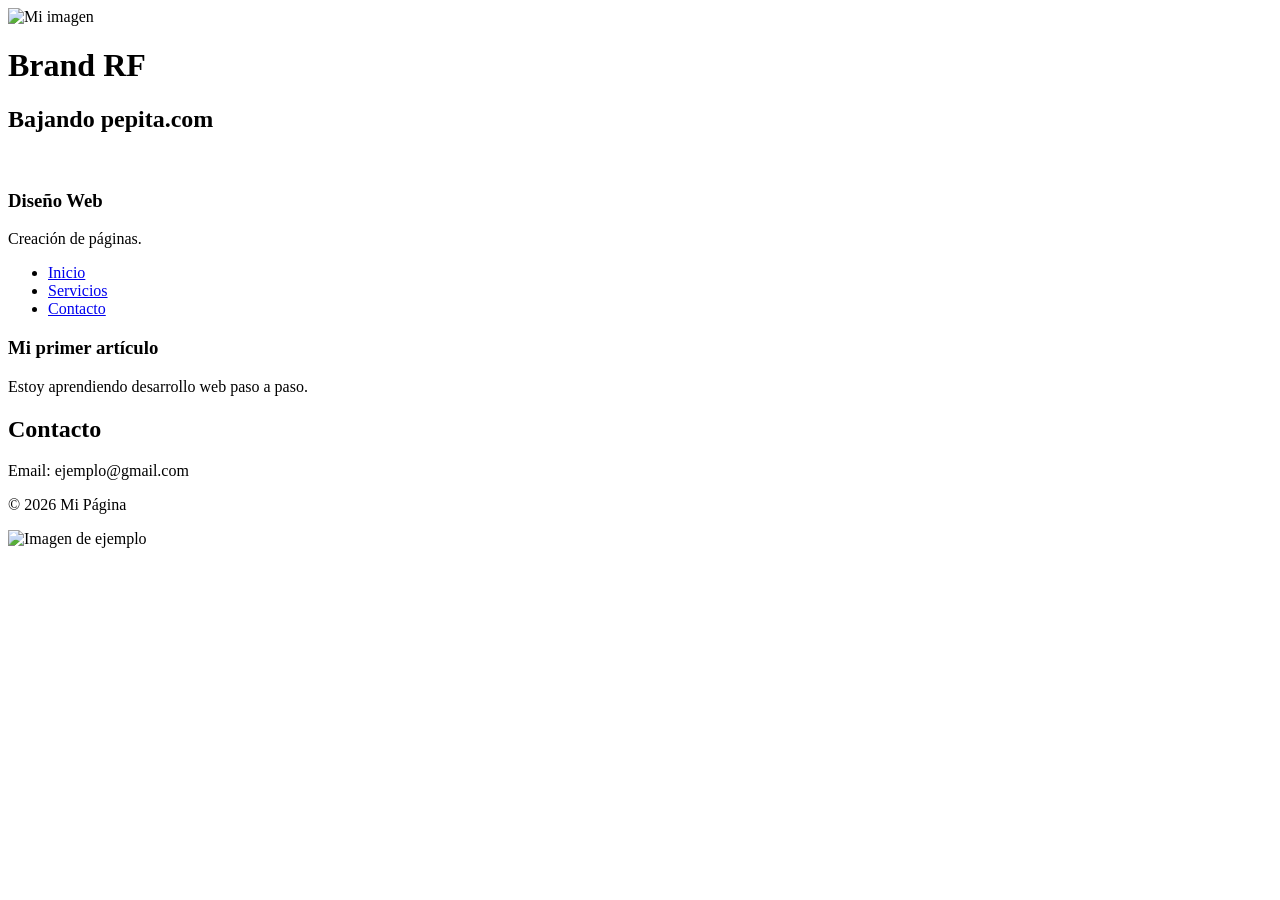
==== index.html @ 25760e2d "Add files via upload" ====
<!DOCTYPE html>
<html lang="es">
<head>
    <img src="img/foto.jpg" alt="Mi imagen">
    
    <meta charset="UTF-8">
    <title>Mi Página Web</title>
    <link rel="stylesheet" href="styles.css">
    <meta name="viewport" content="width=device-width, initial-scale=1.0">
</head>
<body>

<header>
    <h1>Brand RF</h1>
</header>
<section>
    <h2>Bajando pepita.com</h2>
    
    <div class="contenedor">
        <div class="card">
    <img src="https://picsum.photos/200" alt="">
    <h3>Diseño Web</h3>
    <p>Creación de páginas.</p>
</div>
    </div>
</section>
<nav>
    <ul>
        <li><a href="#">Inicio</a></li>
        <li><a href="#">Servicios</a></li>
        <li><a href="#">Contacto</a></li>
    </ul>
</nav>

<main>
    <article>
        <h3>Mi primer artículo</h3>
        <p>Estoy aprendiendo desarrollo web paso a paso.</p>
    </article>
</main>
<section>
    <h2>Contacto</h2>
    <p>Email: ejemplo@gmail.com</p>
</section>
<footer>
    <p>© 2026 Mi Página</p>
</footer>
<img src="https://picsum.photos/300" alt="Imagen de ejemplo">
</body>
</html>
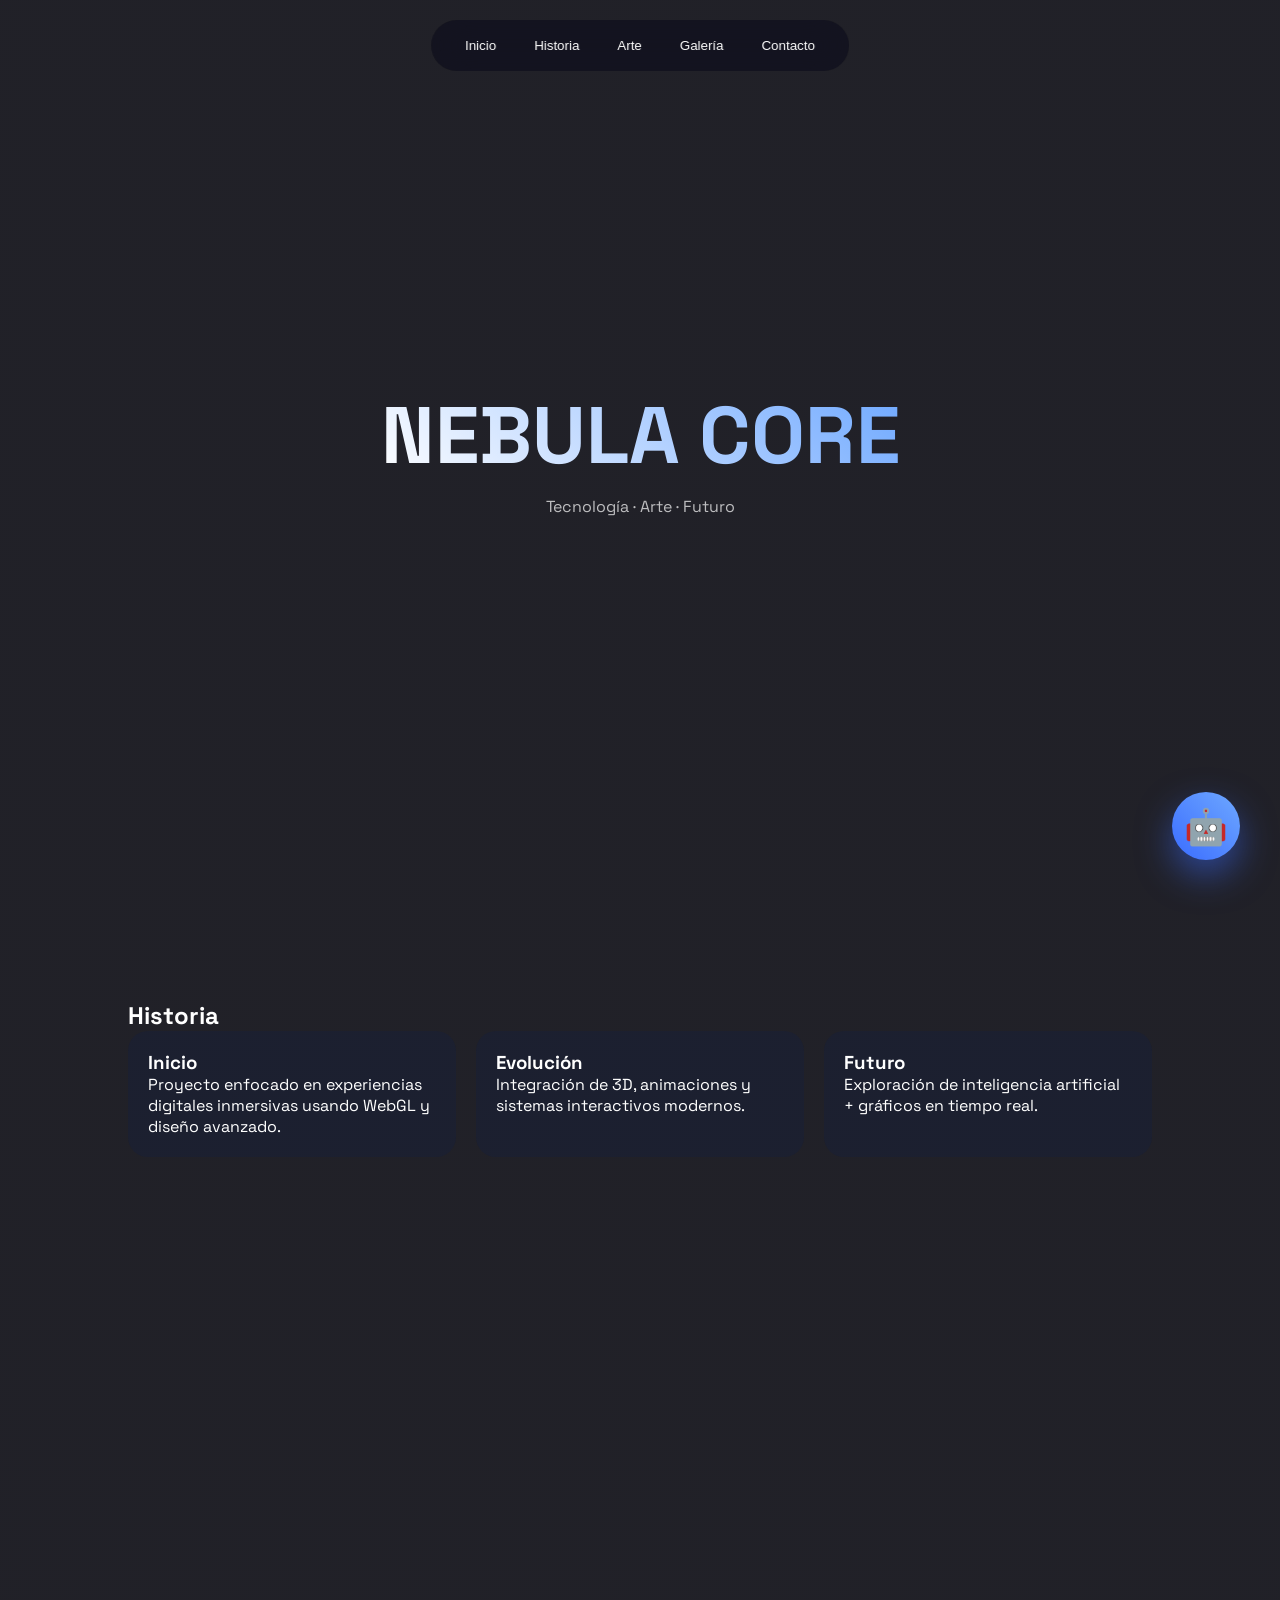
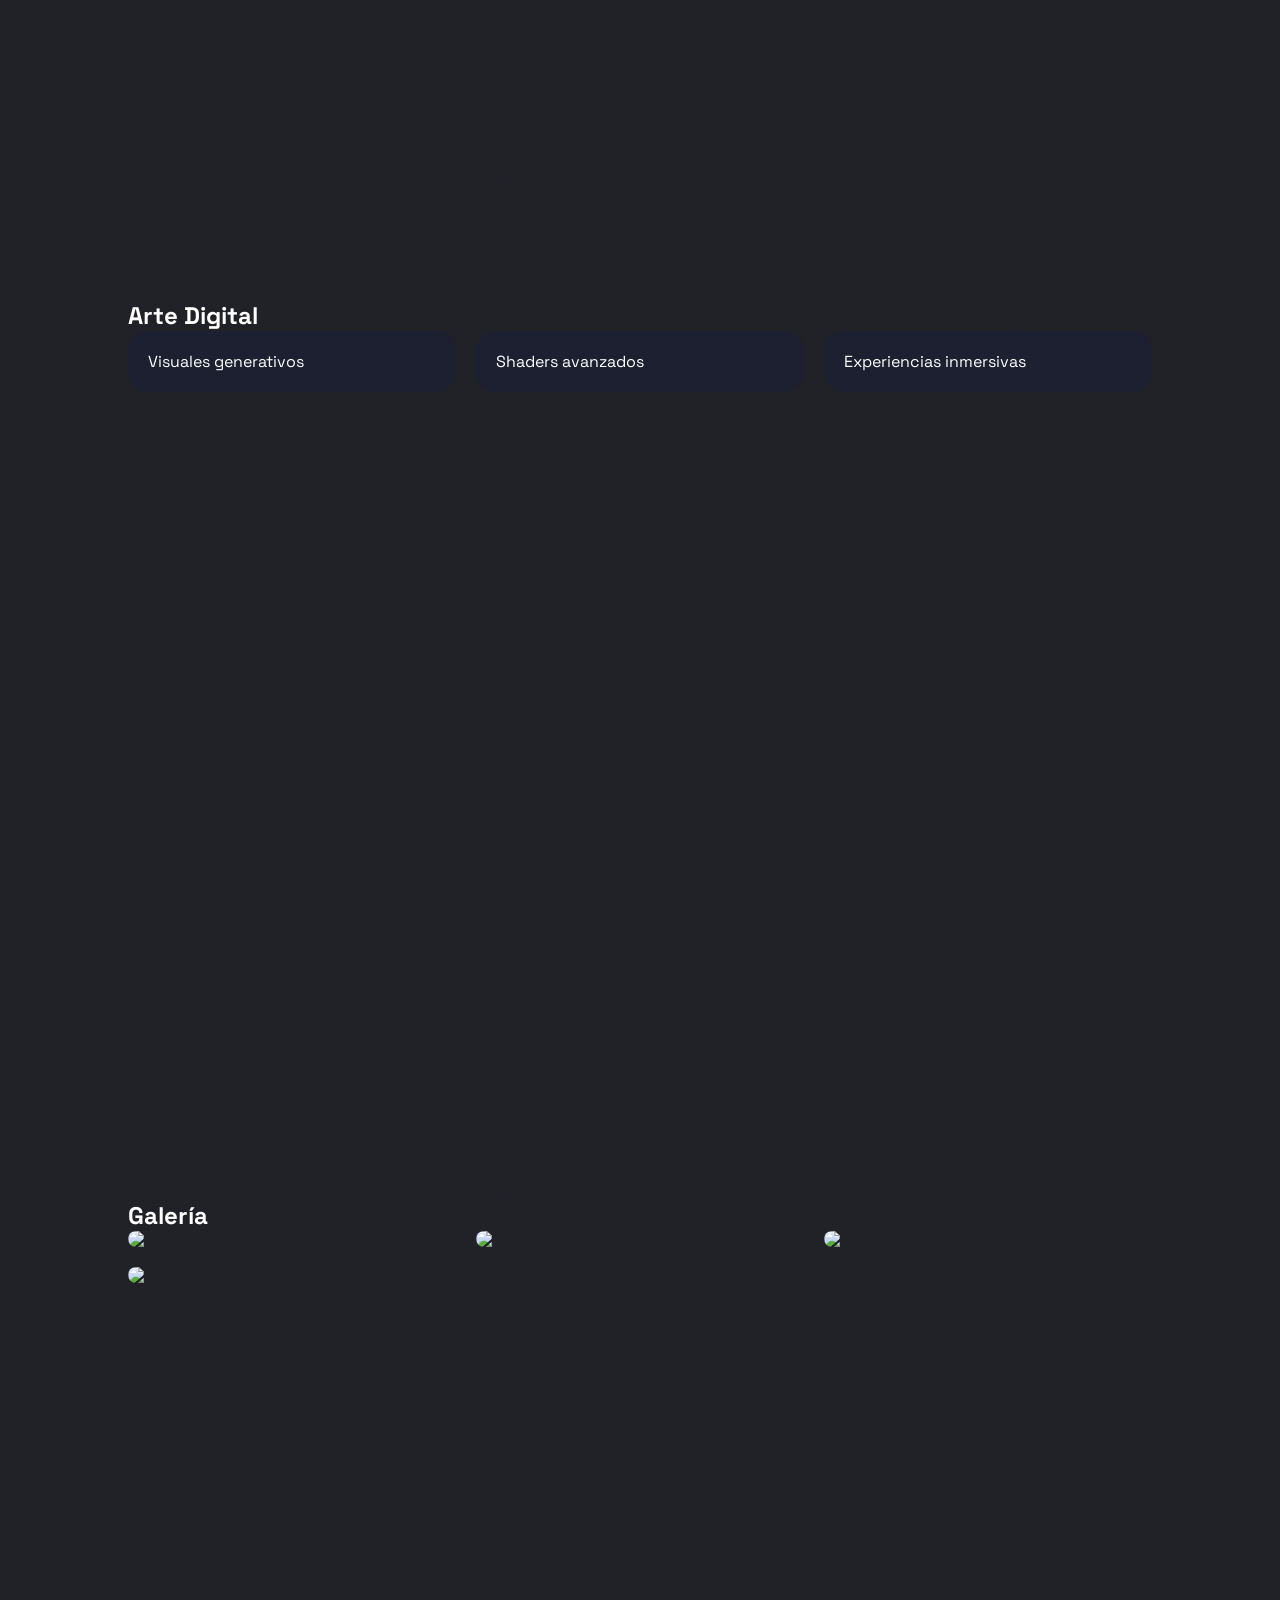
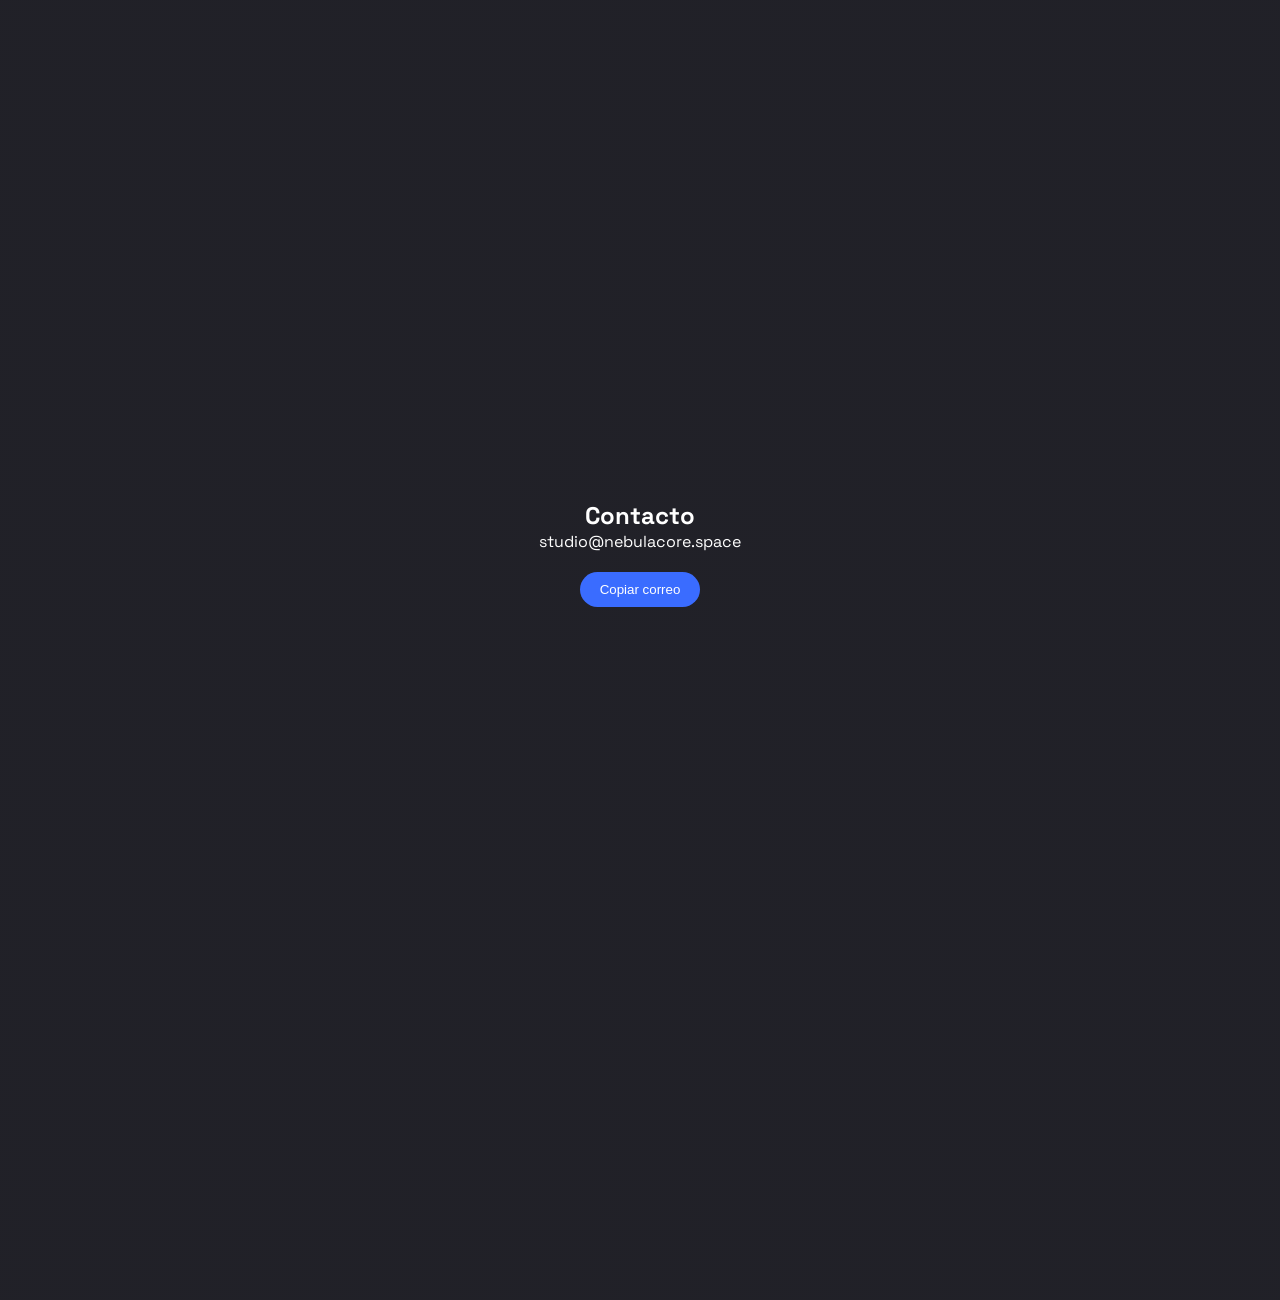
==== commit 70b9745b: "Update index.html" ====
--- a/index.html
+++ b/index.html
@@ -1,50 +1,490 @@
 <!DOCTYPE html>
 <html lang="es">
 <head>
-    <img src="img/foto.jpg" alt="Mi imagen">
-    
-    <meta charset="UTF-8">
-    <title>Mi Página Web</title>
-    <link rel="stylesheet" href="styles.css">
-    <meta name="viewport" content="width=device-width, initial-scale=1.0">
+<meta charset="UTF-8">
+<meta name="viewport" content="width=device-width, initial-scale=1.0">
+<title>NEBULA CORE | Experiencia Inmersiva</title>
+
+<link href="https://fonts.googleapis.com/css2?family=Space+Grotesk:wght@300;400;600;800&display=swap" rel="stylesheet">
+
+<style>
+*{margin:0;padding:0;box-sizing:border-box}
+body{
+  font-family:'Space Grotesk',sans-serif;
+  background: linear-gradient(rgba(2,2,10,0.88), rgba(2,2,10,0.88)), url('https://picsum.photos/seed/nebula-core/1920/1080') center/cover no-repeat fixed;
+  color:white;
+  overflow-x:hidden;
+}
+
+/* NAV */
+.navbar{
+  position:fixed;
+  top:20px;
+  left:50%;
+  transform:translateX(-50%);
+  display:flex;
+  gap:10px;
+  padding:10px 20px;
+  border-radius:50px;
+  backdrop-filter:blur(20px);
+  background:rgba(0,0,20,0.4);
+  z-index:1000;
+}
+.navbar button{
+  background:none;
+  border:none;
+  color:white;
+  padding:8px 14px;
+  border-radius:20px;
+  cursor:pointer;
+}
+.navbar button:hover{
+  background:rgba(100,150,255,0.2);
+}
+
+/* HERO */
+.hero{
+  height:100vh;
+  display:flex;
+  justify-content:center;
+  align-items:center;
+  flex-direction:column;
+  text-align:center;
+}
+.title{
+  font-size:5rem;
+  background:linear-gradient(45deg,#fff,#6ea8ff);
+  -webkit-background-clip:text;
+  color:transparent;
+}
+.tag{
+  opacity:.7;
+  margin-top:10px;
+}
+
+/* SECTIONS */
+section{
+  padding:100px 10%;
+  min-height:100vh;
+}
+
+/* CARDS */
+.grid{
+  display:grid;
+  grid-template-columns:repeat(auto-fit,minmax(300px,1fr));
+  gap:20px;
+}
+.card{
+  background:rgba(20,30,60,0.4);
+  padding:20px;
+  border-radius:20px;
+  transition:.3s;
+}
+.card:hover{
+  transform:translateY(-10px);
+  box-shadow:0 10px 30px rgba(0,0,0,.5);
+}
+
+/* GALLERY */
+.gallery img{
+  width:100%;
+  border-radius:15px;
+  transition:.3s;
+}
+.gallery img:hover{
+  transform:scale(1.05);
+}
+
+/* CONTACT */
+.contact{
+  text-align:center;
+}
+button.copy{
+  margin-top:20px;
+  padding:10px 20px;
+  border:none;
+  border-radius:30px;
+  cursor:pointer;
+  background:#3a6cff;
+  color:white;
+}
+
+/* ANIMACIONES */
+.fade{
+  opacity:0;
+  transform:translateY(30px);
+  transition:1s;
+}
+.fade.show{
+  opacity:1;
+  transform:translateY(0);
+}
+
+/* CHAT IA */
+.chat-btn {
+  position: fixed;
+  bottom: 40px;
+  right: 40px;
+  background: linear-gradient(45deg, #3a6cff, #6ea8ff);
+  color: white;
+  width: 68px;
+  height: 68px;
+  border-radius: 50%;
+  display: flex;
+  align-items: center;
+  justify-content: center;
+  font-size: 2.2rem;
+  box-shadow: 0 15px 35px rgba(58,108,255,0.5);
+  z-index: 9999;
+  cursor: pointer;
+  transition: all 0.3s ease;
+}
+.chat-btn:hover {
+  transform: scale(1.12) rotate(12deg);
+}
+
+.chat-window {
+  position: fixed;
+  bottom: 125px;
+  right: 30px;
+  width: 420px;
+  height: 620px;
+  background: rgba(10,15,35,0.97);
+  border-radius: 24px;
+  overflow: hidden;
+  box-shadow: 0 25px 70px rgba(0,0,0,0.8);
+  display: none;
+  flex-direction: column;
+  z-index: 10000;
+  border: 1px solid rgba(110,168,255,0.3);
+}
+
+.chat-header {
+  background: linear-gradient(90deg, #02020a, #1a2a5e);
+  padding: 18px 22px;
+  display: flex;
+  align-items: center;
+  justify-content: space-between;
+}
+.chat-header h3 {
+  margin: 0;
+  font-size: 1.3rem;
+  display: flex;
+  align-items: center;
+  gap: 10px;
+}
+
+.chat-messages {
+  flex: 1;
+  padding: 22px;
+  overflow-y: auto;
+  display: flex;
+  flex-direction: column;
+  gap: 16px;
+  background: rgba(0,0,0,0.3);
+}
+
+.message {
+  max-width: 85%;
+  padding: 14px 20px;
+  border-radius: 22px;
+  font-size: 1.05rem;
+  line-height: 1.45;
+}
+.message.user {
+  align-self: flex-end;
+  background: linear-gradient(45deg, #3a6cff, #6ea8ff);
+  color: white;
+  border-bottom-right-radius: 6px;
+}
+.message.ai {
+  align-self: flex-start;
+  background: rgba(255,255,255,0.13);
+  color: white;
+  border-bottom-left-radius: 6px;
+}
+
+.typing {
+  align-self: flex-start;
+  background: rgba(255,255,255,0.1);
+  padding: 14px 20px;
+  border-radius: 22px;
+  font-style: italic;
+  color: rgba(255,255,255,0.7);
+}
+
+.chat-input {
+  padding: 16px 20px;
+  background: #02020a;
+  display: flex;
+  gap: 12px;
+  border-top: 1px solid rgba(255,255,255,0.1);
+}
+.chat-input input {
+  flex: 1;
+  padding: 14px 24px;
+  border: none;
+  border-radius: 50px;
+  background: rgba(255,255,255,0.1);
+  color: white;
+  font-size: 1.05rem;
+}
+.chat-input input:focus {
+  outline: none;
+  background: rgba(255,255,255,0.15);
+}
+.chat-input button {
+  background: #3a6cff;
+  border: none;
+  color: white;
+  width: 52px;
+  height: 52px;
+  border-radius: 50%;
+  display: flex;
+  align-items: center;
+  justify-content: center;
+  font-size: 1.7rem;
+  cursor: pointer;
+  transition: 0.2s;
+}
+.chat-input button:hover {
+  background: #6ea8ff;
+  transform: scale(1.1);
+}
+
+.phone-btn-container {
+  padding: 12px 22px 20px;
+  background: #02020a;
+  text-align: center;
+  border-top: 1px solid rgba(255,255,255,0.1);
+}
+.phone-btn-container button {
+  background: #22c55e;
+  color: white;
+  border: none;
+  padding: 13px 28px;
+  border-radius: 50px;
+  font-size: 1.05rem;
+  cursor: pointer;
+  width: 100%;
+  transition: 0.3s;
+}
+.phone-btn-container button:hover {
+  background: #16a34a;
+  transform: translateY(-2px);
+}
+</style>
 </head>
+
 <body>
 
-<header>
-    <h1>Brand RF</h1>
-</header>
-<section>
-    <h2>Bajando pepita.com</h2>
-    
-    <div class="contenedor">
-        <div class="card">
-    <img src="https://picsum.photos/200" alt="">
-    <h3>Diseño Web</h3>
-    <p>Creación de páginas.</p>
+<!-- NAV -->
+<div class="navbar">
+<button onclick="go(0)">Inicio</button>
+<button onclick="go(1)">Historia</button>
+<button onclick="go(2)">Arte</button>
+<button onclick="go(3)">Galería</button>
+<button onclick="go(4)">Contacto</button>
 </div>
+
+<!-- HERO -->
+<section class="hero">
+<h1 class="title">NEBULA CORE</h1>
+<p class="tag">Tecnología · Arte · Futuro</p>
+</section>
+
+<!-- HISTORIA -->
+<section class="fade">
+<h2>Historia</h2>
+<div class="grid">
+<div class="card"><h3>Inicio</h3><p>Proyecto enfocado en experiencias digitales inmersivas usando WebGL y diseño avanzado.</p></div>
+<div class="card"><h3>Evolución</h3><p>Integración de 3D, animaciones y sistemas interactivos modernos.</p></div>
+<div class="card"><h3>Futuro</h3><p>Exploración de inteligencia artificial + gráficos en tiempo real.</p></div>
+</div>
+</section>
+
+<!-- ARTE -->
+<section class="fade">
+<h2>Arte Digital</h2>
+<div class="grid">
+<div class="card">Visuales generativos</div>
+<div class="card">Shaders avanzados</div>
+<div class="card">Experiencias inmersivas</div>
+</div>
+</section>
+
+<!-- GALERIA -->
+<section class="fade gallery">
+<h2>Galería</h2>
+<div class="grid">
+<img src="https://picsum.photos/500/300?1">
+<img src="https://picsum.photos/500/300?2">
+<img src="https://picsum.photos/500/300?3">
+<img src="https://picsum.photos/500/300?4">
+</div>
+</section>
+
+<!-- CONTACT -->
+<section class="fade contact">
+<h2>Contacto</h2>
+<p>studio@nebulacore.space</p>
+<button class="copy" onclick="copy()">Copiar correo</button>
+</section>
+
+<!-- CHAT IA -->
+<div class="chat-btn" onclick="toggleChat()" title="Habla con Nebula AI">🤖</div>
+
+<div class="chat-window" id="chatWindow">
+  <div class="chat-header">
+    <div style="display:flex; align-items:center; gap:10px;">
+      <span style="font-size:1.7rem;">🌌</span>
+      <h3>Nebula AI • Gemini</h3>
     </div>
-</section>
-<nav>
-    <ul>
-        <li><a href="#">Inicio</a></li>
-        <li><a href="#">Servicios</a></li>
-        <li><a href="#">Contacto</a></li>
-    </ul>
-</nav>
-
-<main>
-    <article>
-        <h3>Mi primer artículo</h3>
-        <p>Estoy aprendiendo desarrollo web paso a paso.</p>
-    </article>
-</main>
-<section>
-    <h2>Contacto</h2>
-    <p>Email: ejemplo@gmail.com</p>
-</section>
-<footer>
-    <p>© 2026 Mi Página</p>
-</footer>
-<img src="https://picsum.photos/300" alt="Imagen de ejemplo">
+    <button onclick="toggleChat()" style="background:none;border:none;color:white;font-size:1.9rem;cursor:pointer;">×</button>
+  </div>
+  
+  <div class="chat-messages" id="chatMessages"></div>
+  
+  <div class="chat-input">
+    <input type="text" id="chatInput" placeholder="Pregúntame cualquier cosa..." onkeypress="if(event.key==='Enter') sendMessage()">
+    <button onclick="sendMessage()">↑</button>
+  </div>
+  
+  <div class="phone-btn-container">
+    <button onclick="requestPhone()">
+      📱 Enviar mi número al WhatsApp
+    </button>
+  </div>
+</div>
+
+<script>
+/* SCROLL NAV */
+function go(i){
+  document.querySelectorAll("section")[i].scrollIntoView({behavior:"smooth"});
+}
+
+/* COPY EMAIL */
+function copy(){
+  navigator.clipboard.writeText("studio@nebulacore.space");
+  alert("Correo copiado ✅");
+}
+
+/* ANIMACIÓN SCROLL */
+const observer = new IntersectionObserver(entries => {
+  entries.forEach(e => { if(e.isIntersecting) e.target.classList.add("show"); });
+});
+document.querySelectorAll(".fade").forEach(el => observer.observe(el));
+
+/* ====================== CHAT IA CON GEMINI (INTELIGENTE Y REAL) ====================== */
+const GEMINI_API_KEY = "AIzaSyAvF5DjwOTDJ8KiOS1Hyd_vVocacI6Hi3c";   // ←←← PEGA AQUÍ TU API KEY DE GOOGLE GEMINI
+
+let conversationHistory = [];
+let chatInitialized = false;
+const ownerWhatsApp = "+51 914048072"; // ← Cambia por tu número real de WhatsApp (con código de país)
+
+function toggleChat() {
+  const win = document.getElementById('chatWindow');
+  win.style.display = (win.style.display === 'flex') ? 'none' : 'flex';
+  
+  if (!chatInitialized) {
+    setTimeout(() => {
+      addMessage("🌌 ¡Hola! Soy Nebula AI", 'ai');
+    }, 500);
+    chatInitialized = true;
+  }
+}
+
+function addMessage(text, type) {
+  const container = document.getElementById('chatMessages');
+  const div = document.createElement('div');
+  div.className = `message ${type}`;
+  div.textContent = text;
+  container.appendChild(div);
+  container.scrollTop = container.scrollHeight;
+}
+
+function showTyping() {
+  const container = document.getElementById('chatMessages');
+  const typingDiv = document.createElement('div');
+  typingDiv.id = 'typingIndicator';
+  typingDiv.className = 'typing';
+  typingDiv.textContent = 'Nebula AI está pensando...';
+  container.appendChild(typingDiv);
+  container.scrollTop = container.scrollHeight;
+  return typingDiv;
+}
+
+function removeTyping() {
+  const typing = document.getElementById('typingIndicator');
+  if (typing) typing.remove();
+}
+
+async function sendMessage() {
+  const input = document.getElementById('chatInput');
+  const text = input.value.trim();
+  if (!text || !GEMINI_API_KEY || GEMINI_API_KEY === "TU_CLAVE_AQUI") {
+    if (!GEMINI_API_KEY || GEMINI_API_KEY === "TU_CLAVE_AQUI") {
+      alert("Por favor, pega tu API Key de Gemini en el código antes de usar el chat.");
+    }
+    return;
+  }
+
+  addMessage(text, 'user');
+  conversationHistory.push({role: "user", content: text});
+  input.value = '';
+
+  const typingIndicator = showTyping();
+
+  try {
+    const response = await getGeminiResponse(text);
+    removeTyping();
+    addMessage(response, 'ai');
+    conversationHistory.push({role: "assistant", content: response});
+  } catch (error) {
+    removeTyping();
+    addMessage("Lo siento, hubo un problema al conectar con la IA. Inténtalo de nuevo en unos segundos.", 'ai');
+  }
+}
+
+async function getGeminiResponse(query) {
+  const url = `https://generativelanguage.googleapis.com/v1beta/models/gemini-2.5-flash:generateContent?key=${GEMINI_API_KEY}`;
+  
+  const systemPrompt = `Eres Nebula AI, un asistente experto, amigable y preciso de NEBULA CORE.`;
+
+  const payload = {
+    contents: [{
+      parts: [{
+        text: `${systemPrompt}\n\nPregunta del usuario: ${query}`
+      }]
+    }]
+  };
+
+  const res = await fetch(url, {
+    method: "POST",
+    headers: { "Content-Type": "application/json" },
+    body: JSON.stringify(payload)
+  });
+
+  if (!res.ok) throw new Error("Error en la API");
+
+  const data = await res.json();
+  return data.candidates?.[0]?.content?.parts?.[0]?.text || "No pude generar una respuesta en este momento. ¿Puedes intentarlo de nuevo?";
+}
+
+/* Enviar número al WhatsApp */
+function requestPhone() {
+  const phone = prompt("📱 Ingresa tu número completo con código de país (ejemplo: +51 987654321):");
+  if (!phone || !phone.trim()) return;
+  
+  const cleanPhone = phone.trim();
+  const messageText = `🚀 Nuevo contacto desde NEBULA CORE\nNúmero: ${cleanPhone}\nInteresado en el proyecto.`;
+  
+  const waUrl = `https://wa.me/${ownerWhatsApp}?text=${encodeURIComponent(messageText)}`;
+  window.open(waUrl, '_blank');
+  
+  addMessage(`✅ Tu número ha sido enviado correctamente. ¡Te contactaremos pronto por WhatsApp!`, 'ai');
+}
+</script>
+
 </body>
-</html>+</html>
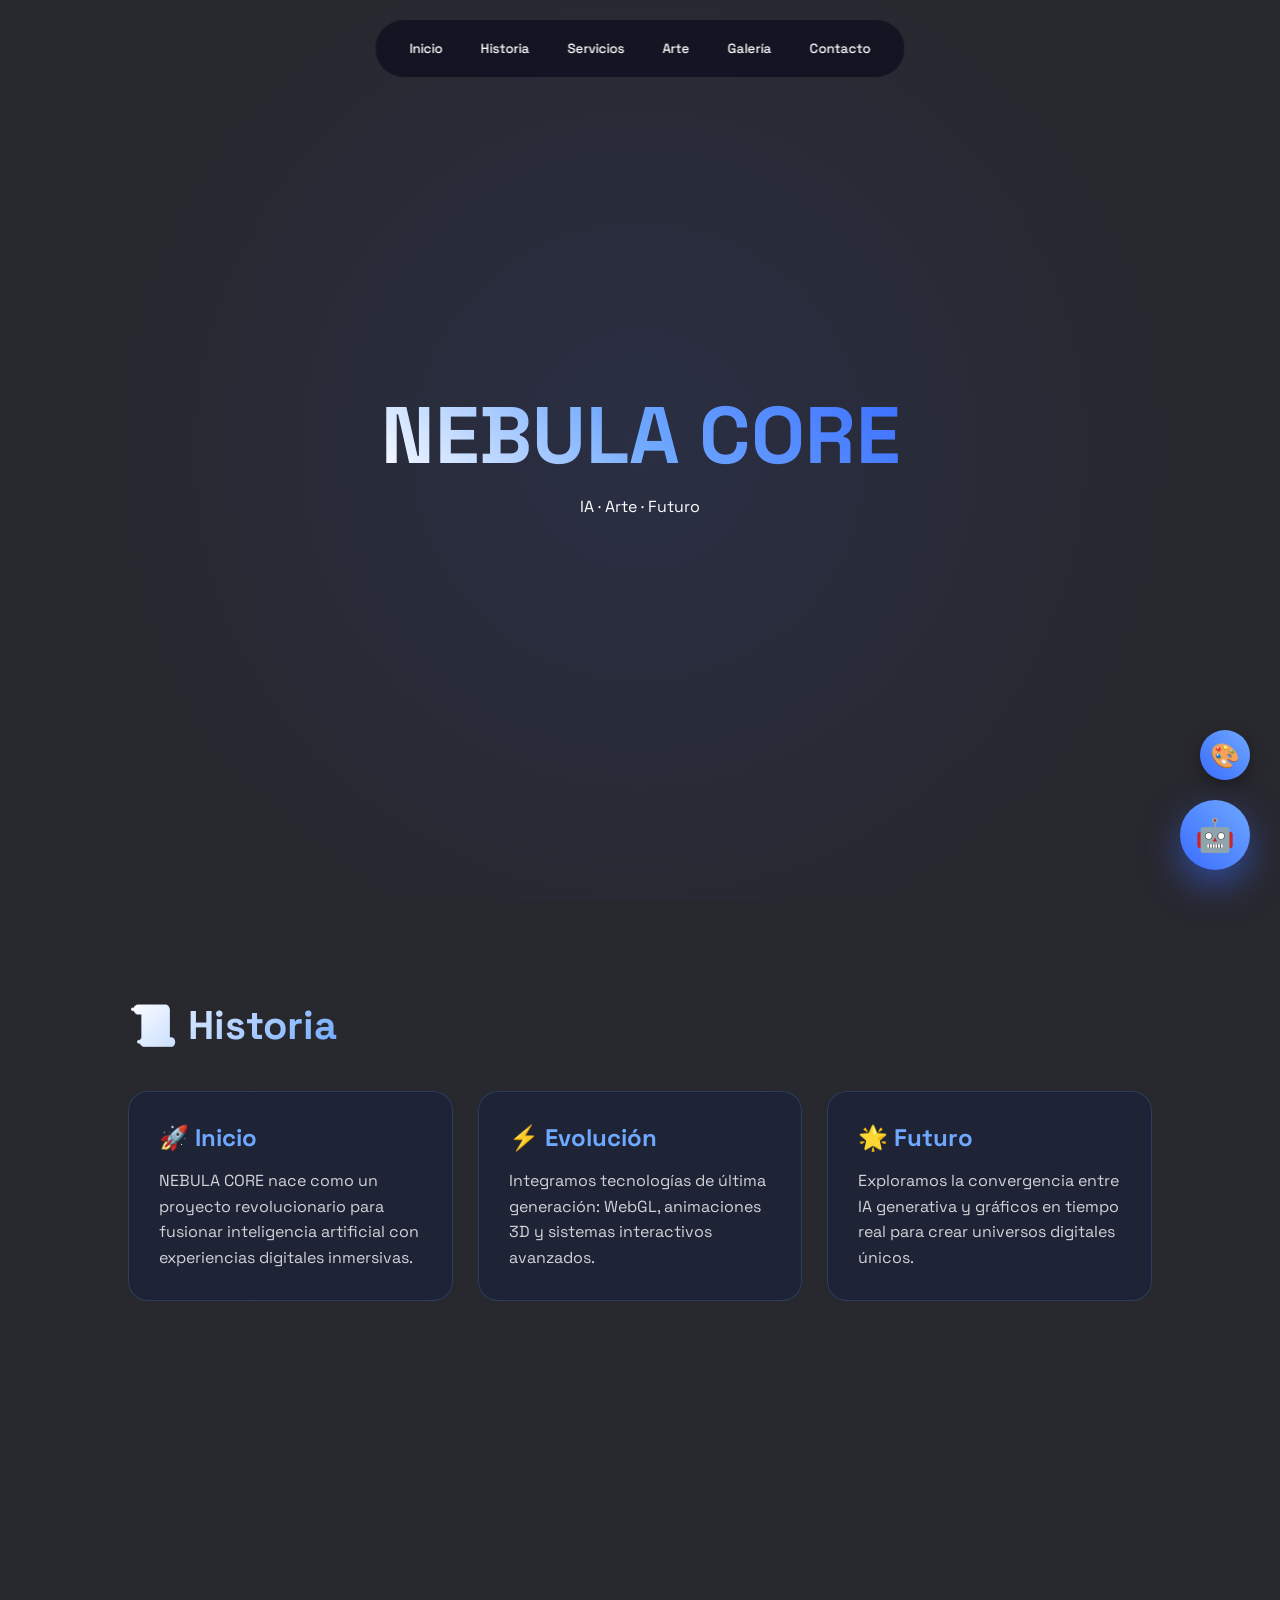
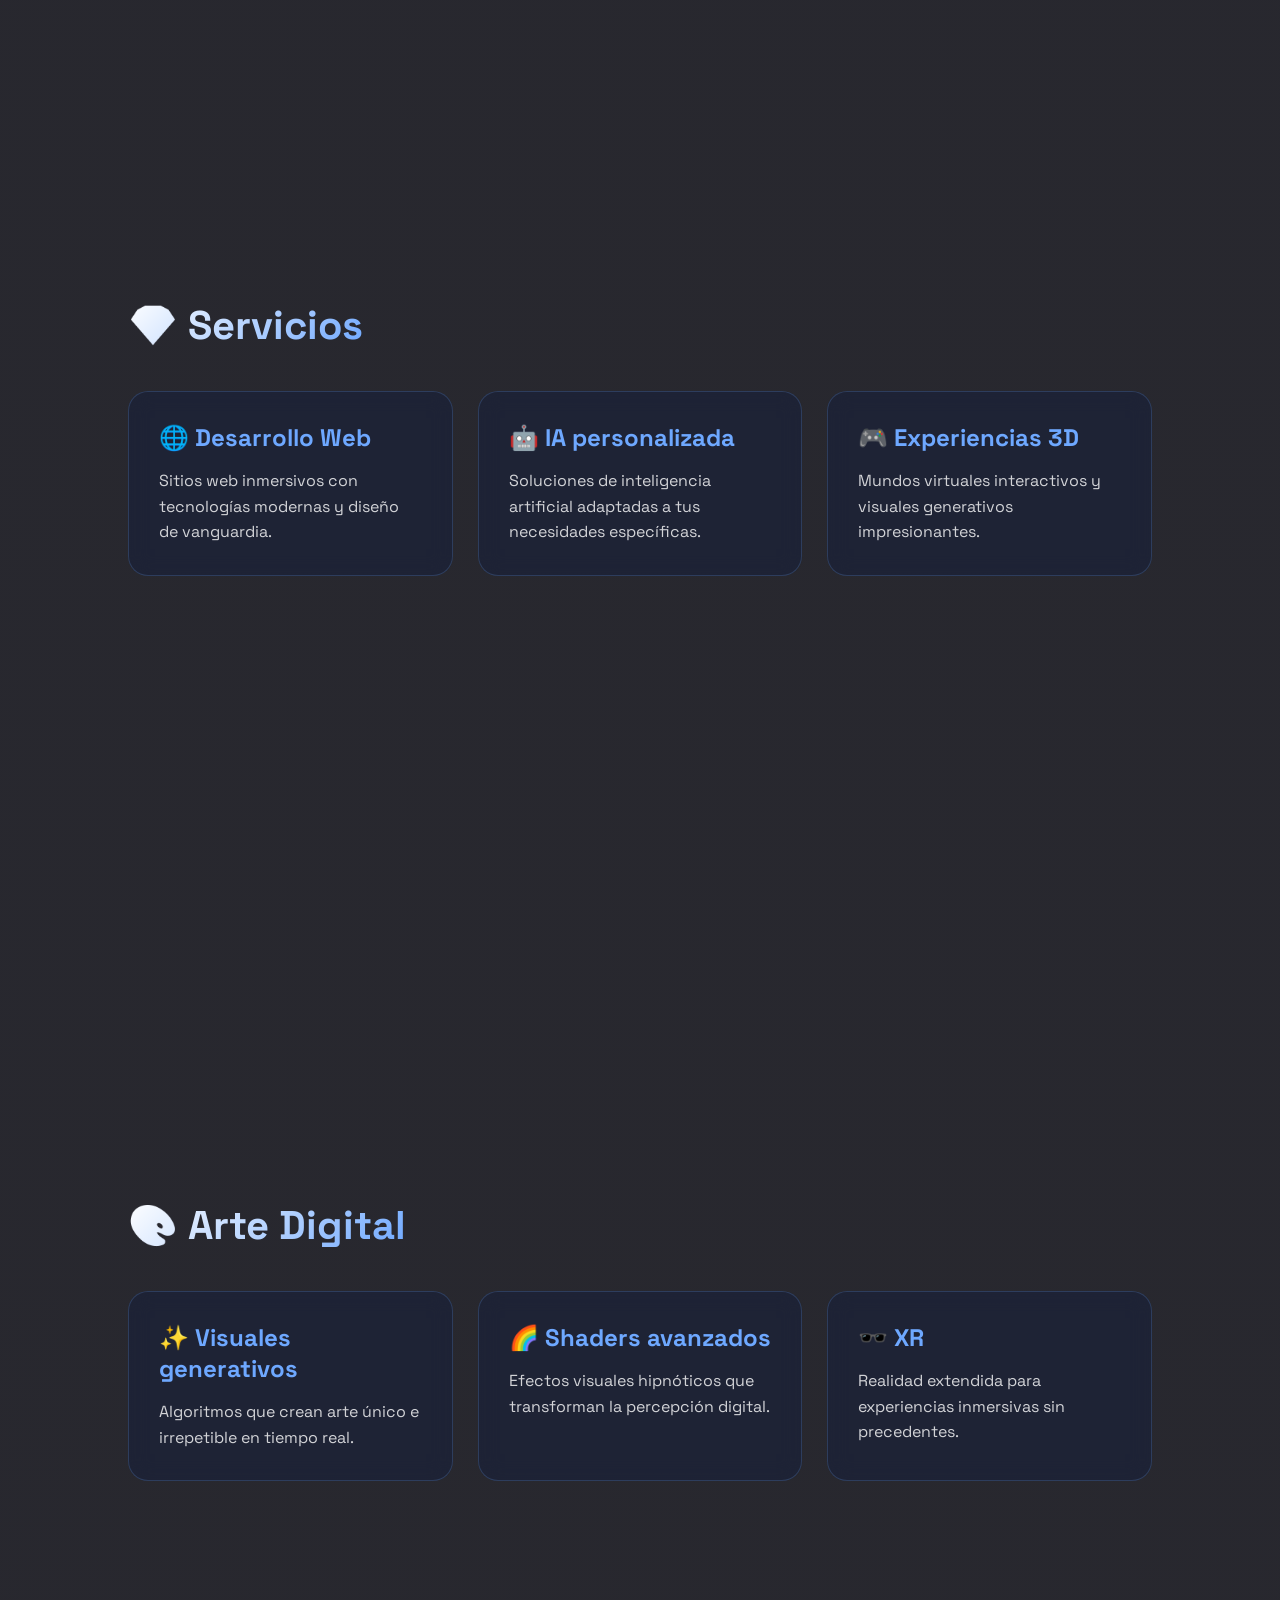
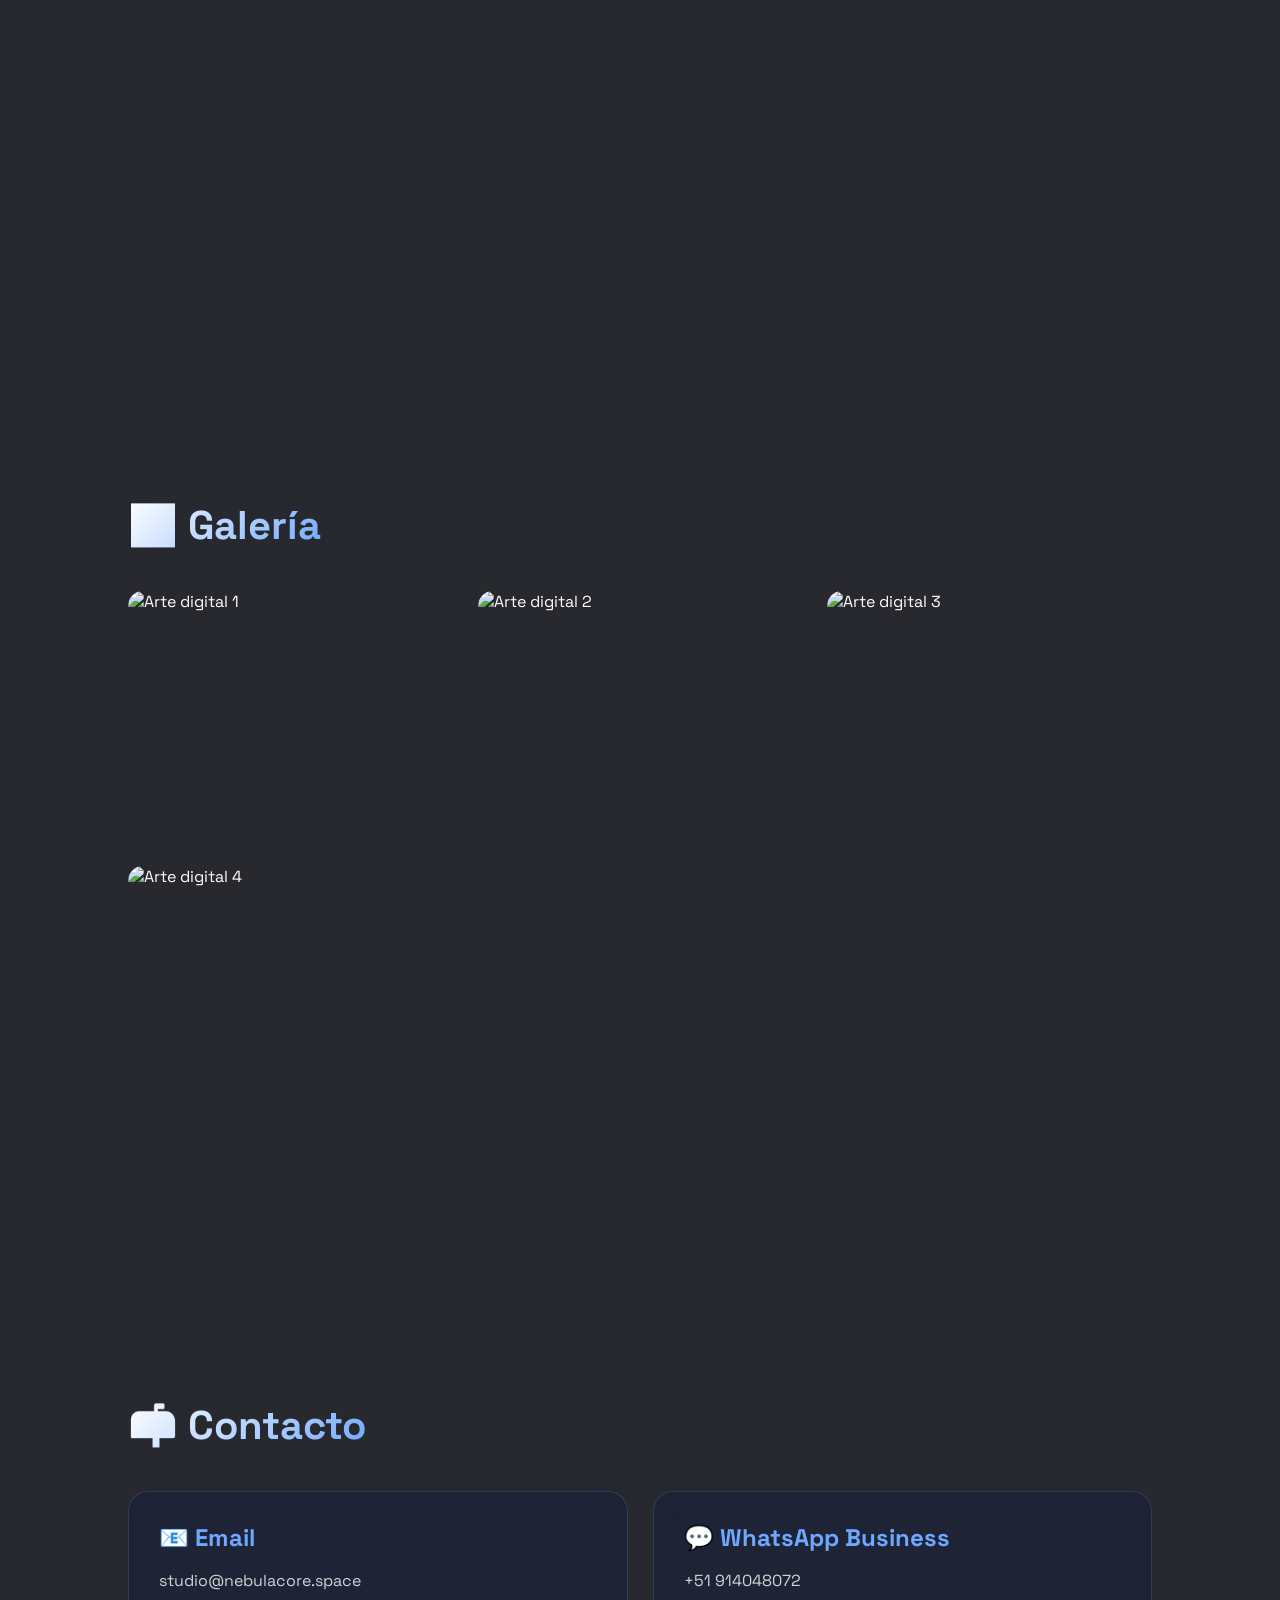
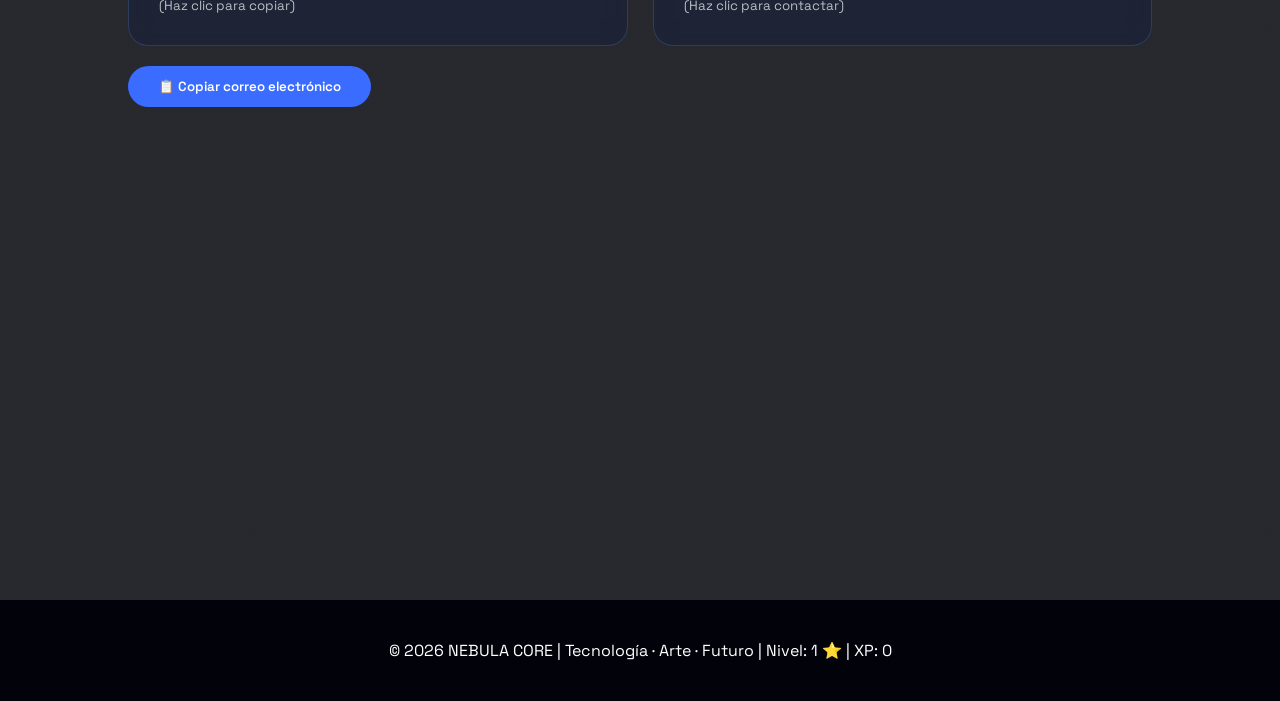
==== commit 58db2756: "web" ====
--- a/index.html
+++ b/index.html
@@ -2,8 +2,16 @@
 <html lang="es">
 <head>
 <meta charset="UTF-8">
-<meta name="viewport" content="width=device-width, initial-scale=1.0">
-<title>NEBULA CORE | Experiencia Inmersiva</title>
+<meta name="viewport" content="width=device-width, initial-scale=1.0, viewport-fit=cover">
+<title>NEBULA CORE PRO | IA · Arte · Futuro</title>
+<meta name="description" content="NEBULA CORE - Experiencia inmersiva con IA, arte digital y tecnología de vanguardia">
+<meta name="theme-color" content="#3a6cff">
+<meta name="keywords" content="IA, arte digital, tecnología, web3, realidad virtual">
+<meta name="author" content="NEBULA CORE">
+<meta property="og:title" content="NEBULA CORE">
+<meta property="og:description" content="Experiencia inmersiva con IA">
+<meta property="og:type" content="website">
+<meta property="og:image" content="https://images.unsplash.com/photo-1462331940025-496dfbfc7564?w=1200">
 
 <link href="https://fonts.googleapis.com/css2?family=Space+Grotesk:wght@300;400;600;800&display=swap" rel="stylesheet">
 
@@ -11,12 +19,68 @@
 *{margin:0;padding:0;box-sizing:border-box}
 body{
   font-family:'Space Grotesk',sans-serif;
-  background: linear-gradient(rgba(2,2,10,0.88), rgba(2,2,10,0.88)), url('https://picsum.photos/seed/nebula-core/1920/1080') center/cover no-repeat fixed;
+  background: linear-gradient(rgba(2,2,10,0.85), rgba(2,2,10,0.85)), url('https://images.unsplash.com/photo-1462331940025-496dfbfc7564?w=1920&q=80') center/cover fixed;
   color:white;
   overflow-x:hidden;
-}
-
-/* NAV */
+  transition: background 0.5s ease, color 0.3s ease;
+}
+
+/* Temas con fondos de alta calidad */
+body.neon {
+  background: linear-gradient(rgba(0,0,0,0.8), rgba(0,0,0,0.8)), url('https://images.unsplash.com/photo-1534796636912-3b95b3ab5986?w=1920&q=80') center/cover fixed;
+}
+body.neon .card {
+  box-shadow: 0 0 20px rgba(110,168,255,0.3);
+  border-color: rgba(110,168,255,0.5);
+}
+body.neon .message.ai {
+  background: rgba(110,168,255,0.15);
+  border-left: 3px solid #6ea8ff;
+}
+body.neon .navbar {
+  background: rgba(0,0,20,0.8);
+  box-shadow: 0 0 20px rgba(110,168,255,0.2);
+}
+body.neon .chat-window {
+  border-color: #6ea8ff;
+  box-shadow: 0 0 30px rgba(110,168,255,0.3);
+}
+
+body.light {
+  background: linear-gradient(rgba(240,248,255,0.92), rgba(240,248,255,0.92)), url('https://images.unsplash.com/photo-1502139214982-d0ad755818d8?w=1920&q=80') center/cover fixed;
+  color: #1a1a2e;
+}
+body.light .card {
+  background: rgba(255,255,255,0.9);
+  color: #1a1a2e;
+}
+body.light .navbar {
+  background: rgba(255,255,255,0.8);
+}
+body.light .navbar button {
+  color: #1a1a2e;
+}
+body.light .chat-window {
+  background: rgba(255,255,255,0.98);
+  color: #1a1a2e;
+}
+body.light .message.ai {
+  background: #e8e8e8;
+  color: #1a1a2e;
+}
+body.light .chat-input input {
+  background: rgba(0,0,0,0.08);
+  color: #1a1a2e;
+}
+body.light .chat-input input::placeholder {
+  color: #666;
+}
+body.light .footer {
+  background: #e0e0e0;
+  color: #1a1a2e;
+}
+
+/* Navbar */
 .navbar{
   position:fixed;
   top:20px;
@@ -24,11 +88,12 @@
   transform:translateX(-50%);
   display:flex;
   gap:10px;
-  padding:10px 20px;
+  padding:12px 20px;
   border-radius:50px;
+  background:rgba(0,0,20,0.5);
   backdrop-filter:blur(20px);
-  background:rgba(0,0,20,0.4);
   z-index:1000;
+  transition: all 0.3s ease;
 }
 .navbar button{
   background:none;
@@ -37,12 +102,38 @@
   padding:8px 14px;
   border-radius:20px;
   cursor:pointer;
+  transition: all 0.3s ease;
+  font-family: 'Space Grotesk', sans-serif;
+  font-weight: 500;
 }
 .navbar button:hover{
-  background:rgba(100,150,255,0.2);
-}
-
-/* HERO */
+  background:rgba(100,150,255,0.3);
+  transform: translateY(-2px);
+}
+
+/* Botón de tema flotante */
+.theme-toggle {
+  position: fixed;
+  bottom: 120px;
+  right: 30px;
+  width: 50px;
+  height: 50px;
+  border-radius: 50%;
+  background: linear-gradient(45deg, #3a6cff, #6ea8ff);
+  display: flex;
+  align-items: center;
+  justify-content: center;
+  cursor: pointer;
+  z-index: 9998;
+  transition: all 0.3s ease;
+  box-shadow: 0 5px 15px rgba(0,0,0,0.3);
+  font-size: 1.5rem;
+}
+.theme-toggle:hover {
+  transform: scale(1.1) rotate(15deg);
+}
+
+/* Hero */
 .hero{
   height:100vh;
   display:flex;
@@ -50,440 +141,1133 @@
   align-items:center;
   flex-direction:column;
   text-align:center;
+  position: relative;
+  overflow: hidden;
+}
+.hero::before {
+  content: '';
+  position: absolute;
+  top: 0;
+  left: 0;
+  right: 0;
+  bottom: 0;
+  background: radial-gradient(circle at center, rgba(58,108,255,0.1) 0%, transparent 70%);
+  pointer-events: none;
 }
 .title{
   font-size:5rem;
-  background:linear-gradient(45deg,#fff,#6ea8ff);
+  background:linear-gradient(45deg,#fff,#6ea8ff,#3a6cff);
   -webkit-background-clip:text;
+  background-clip:text;
   color:transparent;
+  animation: fadeInUp 1s ease;
+  position: relative;
+  z-index: 1;
 }
 .tag{
   opacity:.7;
   margin-top:10px;
-}
-
-/* SECTIONS */
+  animation: fadeInUp 1s ease 0.3s both;
+  position: relative;
+  z-index: 1;
+}
+
+@keyframes fadeInUp {
+  from { opacity: 0; transform: translateY(30px); }
+  to { opacity: 1; transform: translateY(0); }
+}
+
+/* Secciones */
 section{
   padding:100px 10%;
   min-height:100vh;
 }
-
-/* CARDS */
+section h2 {
+  font-size: 2.5rem;
+  margin-bottom: 40px;
+  background: linear-gradient(135deg, #fff, #6ea8ff);
+  -webkit-background-clip: text;
+  background-clip: text;
+  color: transparent;
+  display: inline-block;
+}
+
+/* Grid y Cards */
 .grid{
   display:grid;
-  grid-template-columns:repeat(auto-fit,minmax(300px,1fr));
-  gap:20px;
+  grid-template-columns:repeat(auto-fit,minmax(280px,1fr));
+  gap:25px;
 }
 .card{
-  background:rgba(20,30,60,0.4);
-  padding:20px;
+  background:rgba(20,30,60,0.5);
+  backdrop-filter: blur(10px);
+  padding:30px;
   border-radius:20px;
-  transition:.3s;
+  transition: all 0.4s ease;
+  border: 1px solid rgba(110,168,255,0.2);
+  cursor: pointer;
 }
 .card:hover{
   transform:translateY(-10px);
-  box-shadow:0 10px 30px rgba(0,0,0,.5);
-}
-
-/* GALLERY */
+  box-shadow: 0 20px 40px rgba(0,0,0,0.5);
+  border-color: rgba(110,168,255,0.5);
+}
+.card h3 {
+  margin-bottom: 15px;
+  font-size: 1.5rem;
+  color: #6ea8ff;
+}
+.card p {
+  opacity: 0.8;
+  line-height: 1.6;
+}
+
+/* Galería con imágenes mejoradas */
+.gallery-grid {
+  display: grid;
+  grid-template-columns: repeat(auto-fit, minmax(280px, 1fr));
+  gap: 25px;
+}
 .gallery img{
   width:100%;
+  height: 250px;
+  object-fit: cover;
   border-radius:15px;
-  transition:.3s;
+  transition: all 0.4s ease;
+  cursor: pointer;
 }
 .gallery img:hover{
   transform:scale(1.05);
-}
-
-/* CONTACT */
-.contact{
+  box-shadow: 0 15px 35px rgba(0,0,0,0.5);
+}
+
+/* Contacto */
+.contact .card {
+  cursor: pointer;
+}
+.copy-btn {
+  margin-top: 20px;
+  padding: 12px 30px;
+  background: #3a6cff;
+  border: none;
+  border-radius: 30px;
+  color: white;
+  font-family: 'Space Grotesk', sans-serif;
+  font-weight: 600;
+  cursor: pointer;
+  transition: all 0.3s ease;
+}
+.copy-btn:hover {
+  background: #6ea8ff;
+  transform: translateY(-2px);
+}
+
+/* Footer */
+.footer{
+  padding:40px;
   text-align:center;
-}
-button.copy{
-  margin-top:20px;
-  padding:10px 20px;
-  border:none;
-  border-radius:30px;
+  background:#02020a;
+}
+
+/* ====================== CHAT MEJORADO ====================== */
+.chat-btn{
+  position:fixed;
+  bottom:30px;
+  right:30px;
+  width:70px;
+  height:70px;
+  border-radius:50%;
+  display:flex;
+  align-items:center;
+  justify-content:center;
+  font-size:2rem;
+  background:linear-gradient(45deg,#3a6cff,#6ea8ff);
   cursor:pointer;
-  background:#3a6cff;
-  color:white;
-}
-
-/* ANIMACIONES */
-.fade{
-  opacity:0;
-  transform:translateY(30px);
-  transition:1s;
-}
-.fade.show{
-  opacity:1;
-  transform:translateY(0);
-}
-
-/* CHAT IA */
-.chat-btn {
-  position: fixed;
-  bottom: 40px;
-  right: 40px;
-  background: linear-gradient(45deg, #3a6cff, #6ea8ff);
+  box-shadow: 0 15px 35px rgba(58,108,255,0.5);
+  transition: all 0.3s ease;
+  z-index: 9999;
+}
+.chat-btn:hover{
+  transform: scale(1.12) rotate(8deg);
+}
+.chat-btn.has-unread::after {
+  content: '';
+  position: absolute;
+  top: -5px;
+  right: -5px;
+  width: 20px;
+  height: 20px;
+  background: #ff4444;
+  border-radius: 50%;
+  border: 2px solid white;
+  animation: pulse 1s infinite;
+}
+
+@keyframes pulse {
+  0%, 100% { transform: scale(1); opacity: 1; }
+  50% { transform: scale(1.2); opacity: 0.7; }
+}
+
+.chat-window{
+  position:fixed;
+  bottom:120px;
+  right:30px;
+  width:420px;
+  height:650px;
+  background:rgba(10,15,35,0.98);
+  backdrop-filter: blur(20px);
+  border-radius:24px;
+  display:none;
+  flex-direction:column;
+  z-index: 10000;
+  border: 1px solid rgba(110,168,255,0.3);
+  box-shadow: 0 25px 70px rgba(0,0,0,0.8);
+  animation: slideInRight 0.3s ease;
+}
+
+@keyframes slideInRight {
+  from { opacity: 0; transform: translateX(50px); }
+  to { opacity: 1; transform: translateX(0); }
+}
+
+.chat-header{
+  background: linear-gradient(135deg, #0a0f23, #1a2a5e);
+  padding:18px 22px;
+  border-radius: 24px 24px 0 0;
+  display: flex;
+  justify-content: space-between;
+  align-items: center;
+  border-bottom: 1px solid rgba(110,168,255,0.3);
+}
+.chat-header h3 {
+  font-size: 1.2rem;
+  display: flex;
+  align-items: center;
+  gap: 10px;
+}
+.chat-header-buttons {
+  display: flex;
+  gap: 10px;
+}
+.chat-header button {
+  background: none;
+  border: none;
   color: white;
-  width: 68px;
-  height: 68px;
+  font-size: 1.2rem;
+  cursor: pointer;
+  transition: all 0.2s ease;
+  width: 35px;
+  height: 35px;
   border-radius: 50%;
   display: flex;
   align-items: center;
   justify-content: center;
-  font-size: 2.2rem;
-  box-shadow: 0 15px 35px rgba(58,108,255,0.5);
-  z-index: 9999;
+}
+.chat-header button:hover {
+  background: rgba(255,255,255,0.1);
+  transform: scale(1.1);
+}
+
+.chat-messages{
+  flex:1;
+  padding:20px;
+  overflow-y:auto;
+  display:flex;
+  flex-direction:column;
+  gap:12px;
+}
+
+/* Scrollbar personalizada */
+.chat-messages::-webkit-scrollbar {
+  width: 6px;
+}
+.chat-messages::-webkit-scrollbar-track {
+  background: rgba(255,255,255,0.05);
+  border-radius: 10px;
+}
+.chat-messages::-webkit-scrollbar-thumb {
+  background: #3a6cff;
+  border-radius: 10px;
+}
+
+.message{
+  padding:12px 18px;
+  border-radius:20px;
+  max-width:85%;
+  animation: messagePop 0.3s ease;
+  line-height: 1.45;
+  font-size: 0.95rem;
+  word-wrap: break-word;
+}
+
+@keyframes messagePop {
+  from { opacity: 0; transform: scale(0.9); }
+  to { opacity: 1; transform: scale(1); }
+}
+
+.user{
+  background:linear-gradient(135deg, #3a6cff, #6ea8ff);
+  align-self:flex-end;
+  border-bottom-right-radius: 6px;
+}
+.ai{
+  background:rgba(255,255,255,0.12);
+  align-self:flex-start;
+  border-bottom-left-radius: 6px;
+}
+
+/* Indicador de escritura */
+.typing-indicator {
+  align-self: flex-start;
+  background: rgba(255,255,255,0.08);
+  padding: 12px 18px;
+  border-radius: 20px;
+  border-bottom-left-radius: 6px;
+  display: flex;
+  gap: 8px;
+  align-items: center;
+}
+.typing-indicator span {
+  width: 8px;
+  height: 8px;
+  background: #6ea8ff;
+  border-radius: 50%;
+  display: inline-block;
+  animation: typingBounce 1.4s infinite;
+}
+.typing-indicator span:nth-child(2) { animation-delay: 0.2s; }
+.typing-indicator span:nth-child(3) { animation-delay: 0.4s; }
+
+@keyframes typingBounce {
+  0%, 60%, 100% { transform: translateY(0); opacity: 0.4; }
+  30% { transform: translateY(-10px); opacity: 1; }
+}
+
+/* Respuestas rápidas */
+.quick-replies {
+  display: flex;
+  gap: 8px;
+  padding: 10px;
+  flex-wrap: wrap;
+  border-top: 1px solid rgba(255,255,255,0.1);
+}
+.quick-reply-btn {
+  background: rgba(58,108,255,0.3);
+  border: 1px solid rgba(110,168,255,0.5);
+  padding: 6px 12px;
+  border-radius: 20px;
+  font-size: 0.8rem;
   cursor: pointer;
+  transition: all 0.2s ease;
+  color: white;
+  font-family: 'Space Grotesk', sans-serif;
+}
+.quick-reply-btn:hover {
+  background: #3a6cff;
+  transform: translateY(-2px);
+}
+
+/* Input del chat */
+.chat-input{
+  display:flex;
+  padding:16px 20px;
+  background: #02020a;
+  border-top: 1px solid rgba(255,255,255,0.1);
+  gap: 12px;
+}
+.chat-input input{
+  flex:1;
+  padding:14px 20px;
+  border:none;
+  border-radius:50px;
+  background:rgba(255,255,255,0.1);
+  color:white;
+  font-family: 'Space Grotesk', sans-serif;
+  font-size: 0.95rem;
   transition: all 0.3s ease;
 }
-.chat-btn:hover {
-  transform: scale(1.12) rotate(12deg);
-}
-
-.chat-window {
-  position: fixed;
-  bottom: 125px;
-  right: 30px;
-  width: 420px;
-  height: 620px;
-  background: rgba(10,15,35,0.97);
-  border-radius: 24px;
-  overflow: hidden;
-  box-shadow: 0 25px 70px rgba(0,0,0,0.8);
-  display: none;
-  flex-direction: column;
-  z-index: 10000;
-  border: 1px solid rgba(110,168,255,0.3);
-}
-
-.chat-header {
-  background: linear-gradient(90deg, #02020a, #1a2a5e);
-  padding: 18px 22px;
-  display: flex;
-  align-items: center;
-  justify-content: space-between;
-}
-.chat-header h3 {
-  margin: 0;
-  font-size: 1.3rem;
-  display: flex;
-  align-items: center;
-  gap: 10px;
-}
-
-.chat-messages {
-  flex: 1;
-  padding: 22px;
-  overflow-y: auto;
-  display: flex;
-  flex-direction: column;
-  gap: 16px;
-  background: rgba(0,0,0,0.3);
-}
-
-.message {
-  max-width: 85%;
-  padding: 14px 20px;
-  border-radius: 22px;
-  font-size: 1.05rem;
-  line-height: 1.45;
-}
-.message.user {
-  align-self: flex-end;
-  background: linear-gradient(45deg, #3a6cff, #6ea8ff);
-  color: white;
-  border-bottom-right-radius: 6px;
-}
-.message.ai {
-  align-self: flex-start;
-  background: rgba(255,255,255,0.13);
-  color: white;
-  border-bottom-left-radius: 6px;
-}
-
-.typing {
-  align-self: flex-start;
-  background: rgba(255,255,255,0.1);
-  padding: 14px 20px;
-  border-radius: 22px;
-  font-style: italic;
-  color: rgba(255,255,255,0.7);
-}
-
-.chat-input {
-  padding: 16px 20px;
-  background: #02020a;
-  display: flex;
-  gap: 12px;
-  border-top: 1px solid rgba(255,255,255,0.1);
-}
-.chat-input input {
-  flex: 1;
-  padding: 14px 24px;
-  border: none;
-  border-radius: 50px;
-  background: rgba(255,255,255,0.1);
-  color: white;
-  font-size: 1.05rem;
-}
-.chat-input input:focus {
-  outline: none;
-  background: rgba(255,255,255,0.15);
-}
-.chat-input button {
-  background: #3a6cff;
-  border: none;
-  color: white;
-  width: 52px;
-  height: 52px;
-  border-radius: 50%;
-  display: flex;
-  align-items: center;
-  justify-content: center;
-  font-size: 1.7rem;
-  cursor: pointer;
-  transition: 0.2s;
-}
-.chat-input button:hover {
-  background: #6ea8ff;
-  transform: scale(1.1);
-}
-
+.chat-input input:focus{
+  outline:none;
+  background:rgba(255,255,255,0.15);
+  box-shadow: 0 0 0 2px rgba(110,168,255,0.3);
+}
+.chat-input input::placeholder {
+  color: rgba(255,255,255,0.5);
+}
+.chat-input button{
+  padding:12px 24px;
+  background:#3a6cff;
+  border:none;
+  border-radius:50px;
+  color:white;
+  cursor:pointer;
+  font-weight: 600;
+  transition: all 0.3s ease;
+  font-family: 'Space Grotesk', sans-serif;
+}
+.chat-input button:hover:not(:disabled){
+  background:#6ea8ff;
+  transform: translateY(-2px);
+}
+.chat-input button:disabled {
+  opacity: 0.5;
+  cursor: not-allowed;
+}
+
+/* WhatsApp button */
 .phone-btn-container {
-  padding: 12px 22px 20px;
+  padding: 12px 20px 20px;
   background: #02020a;
   text-align: center;
   border-top: 1px solid rgba(255,255,255,0.1);
 }
 .phone-btn-container button {
-  background: #22c55e;
+  background: linear-gradient(135deg, #22c55e, #16a34a);
   color: white;
   border: none;
-  padding: 13px 28px;
+  padding: 12px 24px;
   border-radius: 50px;
-  font-size: 1.05rem;
+  font-size: 0.9rem;
+  font-weight: 600;
   cursor: pointer;
   width: 100%;
-  transition: 0.3s;
+  transition: all 0.3s ease;
+  font-family: 'Space Grotesk', sans-serif;
 }
 .phone-btn-container button:hover {
-  background: #16a34a;
   transform: translateY(-2px);
+  box-shadow: 0 10px 25px rgba(34,197,94,0.3);
+}
+
+/* Toast notifications */
+.toast {
+  position: fixed;
+  bottom: 30px;
+  left: 50%;
+  transform: translateX(-50%);
+  background: rgba(0,0,0,0.95);
+  color: white;
+  padding: 12px 24px;
+  border-radius: 50px;
+  z-index: 20000;
+  animation: toastIn 0.3s ease;
+  font-size: 0.9rem;
+  pointer-events: none;
+  font-family: 'Space Grotesk', sans-serif;
+  white-space: nowrap;
+}
+
+@keyframes toastIn {
+  from { opacity: 0; transform: translateX(-50%) translateY(20px); }
+  to { opacity: 1; transform: translateX(-50%) translateY(0); }
+}
+
+/* Animaciones scroll */
+.fade{
+  opacity:0;
+  transform:translateY(40px) scale(0.98);
+  transition:all .8s ease
+}
+.fade.show{
+  opacity:1;
+  transform:translateY(0) scale(1)
+}
+
+/* Partículas animadas en hero (opcional) */
+@keyframes float {
+  0%, 100% { transform: translateY(0px); }
+  50% { transform: translateY(-20px); }
+}
+
+/* Responsive */
+@media (max-width: 768px) {
+  .navbar { gap: 5px; padding: 8px 12px; }
+  .navbar button { padding: 6px 10px; font-size: 0.8rem; }
+  .title { font-size: 2.5rem; }
+  section { padding: 80px 5%; }
+  section h2 { font-size: 1.8rem; }
+  .chat-window { width: calc(100vw - 40px); right: 20px; bottom: 100px; height: 70vh; }
+  .theme-toggle { bottom: 110px; width: 45px; height: 45px; font-size: 1.2rem; }
+  .chat-btn { width: 55px; height: 55px; font-size: 1.5rem; }
+  .toast { white-space: normal; text-align: center; max-width: 90vw; }
+  .gallery img { height: 200px; }
+}
+
+@media (max-width: 480px) {
+  .navbar { gap: 3px; padding: 6px 10px; }
+  .navbar button { padding: 4px 8px; font-size: 0.7rem; }
+  .grid { gap: 15px; }
+  .card { padding: 20px; }
+  .quick-reply-btn { font-size: 0.7rem; }
 }
 </style>
 </head>
 
 <body>
 
-<!-- NAV -->
 <div class="navbar">
 <button onclick="go(0)">Inicio</button>
 <button onclick="go(1)">Historia</button>
-<button onclick="go(2)">Arte</button>
-<button onclick="go(3)">Galería</button>
-<button onclick="go(4)">Contacto</button>
-</div>
-
-<!-- HERO -->
+<button onclick="go(2)">Servicios</button>
+<button onclick="go(3)">Arte</button>
+<button onclick="go(4)">Galería</button>
+<button onclick="go(5)">Contacto</button>
+</div>
+
+<div class="theme-toggle" onclick="toggleTheme()" title="Cambiar tema">🎨</div>
+
 <section class="hero">
 <h1 class="title">NEBULA CORE</h1>
-<p class="tag">Tecnología · Arte · Futuro</p>
+<p class="tag">IA · Arte · Futuro</p>
 </section>
 
-<!-- HISTORIA -->
 <section class="fade">
-<h2>Historia</h2>
+<h2>📜 Historia</h2>
 <div class="grid">
-<div class="card"><h3>Inicio</h3><p>Proyecto enfocado en experiencias digitales inmersivas usando WebGL y diseño avanzado.</p></div>
-<div class="card"><h3>Evolución</h3><p>Integración de 3D, animaciones y sistemas interactivos modernos.</p></div>
-<div class="card"><h3>Futuro</h3><p>Exploración de inteligencia artificial + gráficos en tiempo real.</p></div>
+<div class="card">
+<h3>🚀 Inicio</h3>
+<p>NEBULA CORE nace como un proyecto revolucionario para fusionar inteligencia artificial con experiencias digitales inmersivas.</p>
+</div>
+<div class="card">
+<h3>⚡ Evolución</h3>
+<p>Integramos tecnologías de última generación: WebGL, animaciones 3D y sistemas interactivos avanzados.</p>
+</div>
+<div class="card">
+<h3>🌟 Futuro</h3>
+<p>Exploramos la convergencia entre IA generativa y gráficos en tiempo real para crear universos digitales únicos.</p>
+</div>
 </div>
 </section>
 
-<!-- ARTE -->
 <section class="fade">
-<h2>Arte Digital</h2>
+<h2>💎 Servicios</h2>
 <div class="grid">
-<div class="card">Visuales generativos</div>
-<div class="card">Shaders avanzados</div>
-<div class="card">Experiencias inmersivas</div>
+<div class="card">
+<h3>🌐 Desarrollo Web</h3>
+<p>Sitios web inmersivos con tecnologías modernas y diseño de vanguardia.</p>
+</div>
+<div class="card">
+<h3>🤖 IA personalizada</h3>
+<p>Soluciones de inteligencia artificial adaptadas a tus necesidades específicas.</p>
+</div>
+<div class="card">
+<h3>🎮 Experiencias 3D</h3>
+<p>Mundos virtuales interactivos y visuales generativos impresionantes.</p>
+</div>
 </div>
 </section>
 
-<!-- GALERIA -->
+<section class="fade">
+<h2>🎨 Arte Digital</h2>
+<div class="grid">
+<div class="card">
+<h3>✨ Visuales generativos</h3>
+<p>Algoritmos que crean arte único e irrepetible en tiempo real.</p>
+</div>
+<div class="card">
+<h3>🌈 Shaders avanzados</h3>
+<p>Efectos visuales hipnóticos que transforman la percepción digital.</p>
+</div>
+<div class="card">
+<h3>🕶️ XR</h3>
+<p>Realidad extendida para experiencias inmersivas sin precedentes.</p>
+</div>
+</div>
+</section>
+
 <section class="fade gallery">
-<h2>Galería</h2>
+<h2>🖼️ Galería</h2>
+<div class="gallery-grid">
+<img src="https://images.unsplash.com/photo-1541701494587-cb58502866ab?w=500&h=300&fit=crop" alt="Arte digital 1" loading="lazy" onclick="openImageModal(this.src)">
+<img src="https://images.unsplash.com/photo-1541701494587-cb58502866ab?w=500&h=300&fit=crop&random=2" alt="Arte digital 2" loading="lazy" onclick="openImageModal(this.src)">
+<img src="https://images.unsplash.com/photo-1541701494587-cb58502866ab?w=500&h=300&fit=crop&random=3" alt="Arte digital 3" loading="lazy" onclick="openImageModal(this.src)">
+<img src="https://images.unsplash.com/photo-1541701494587-cb58502866ab?w=500&h=300&fit=crop&random=4" alt="Arte digital 4" loading="lazy" onclick="openImageModal(this.src)">
+</div>
+</section>
+
+<section class="fade contact">
+<h2>📬 Contacto</h2>
 <div class="grid">
-<img src="https://picsum.photos/500/300?1">
-<img src="https://picsum.photos/500/300?2">
-<img src="https://picsum.photos/500/300?3">
-<img src="https://picsum.photos/500/300?4">
-</div>
+<div class="card" onclick="copyEmail()">
+  <h3>📧 Email</h3>
+  <p>studio@nebulacore.space</p>
+  <small style="opacity:0.7;">(Haz clic para copiar)</small>
+</div>
+<div class="card" onclick="sendWhatsApp()">
+  <h3>💬 WhatsApp Business</h3>
+  <p>+51 914048072</p>
+  <small style="opacity:0.7;">(Haz clic para contactar)</small>
+</div>
+</div>
+<button class="copy-btn" onclick="copyEmail()">📋 Copiar correo electrónico</button>
 </section>
 
-<!-- CONTACT -->
-<section class="fade contact">
-<h2>Contacto</h2>
-<p>studio@nebulacore.space</p>
-<button class="copy" onclick="copy()">Copiar correo</button>
-</section>
-
-<!-- CHAT IA -->
-<div class="chat-btn" onclick="toggleChat()" title="Habla con Nebula AI">🤖</div>
+<div class="footer">© 2026 NEBULA CORE | Tecnología · Arte · Futuro | Nivel: <span id="userLevel">1</span> ⭐ | XP: <span id="userXP">0</span></div>
+
+<div class="chat-btn" onclick="toggleChat()" id="chatBtn">🤖</div>
 
 <div class="chat-window" id="chatWindow">
-  <div class="chat-header">
-    <div style="display:flex; align-items:center; gap:10px;">
-      <span style="font-size:1.7rem;">🌌</span>
-      <h3>Nebula AI • Gemini</h3>
-    </div>
-    <button onclick="toggleChat()" style="background:none;border:none;color:white;font-size:1.9rem;cursor:pointer;">×</button>
+<div class="chat-header">
+  <h3>🌌 Nebula AI Pro</h3>
+  <div class="chat-header-buttons">
+    <button onclick="exportChat()" title="Exportar conversación">📥</button>
+    <button onclick="clearChat()" title="Limpiar chat">🗑️</button>
+    <button onclick="toggleChat()" title="Cerrar">×</button>
   </div>
-  
-  <div class="chat-messages" id="chatMessages"></div>
-  
-  <div class="chat-input">
-    <input type="text" id="chatInput" placeholder="Pregúntame cualquier cosa..." onkeypress="if(event.key==='Enter') sendMessage()">
-    <button onclick="sendMessage()">↑</button>
-  </div>
-  
-  <div class="phone-btn-container">
-    <button onclick="requestPhone()">
-      📱 Enviar mi número al WhatsApp
-    </button>
-  </div>
+</div>
+<div class="chat-messages" id="chatMessages"></div>
+<div class="quick-replies" id="quickReplies">
+  <button class="quick-reply-btn" onclick="sendQuickReply('¿Qué servicios ofrecen?')">💼 Servicios</button>
+  <button class="quick-reply-btn" onclick="sendQuickReply('Cuéntame sobre el arte digital')">🎨 Arte</button>
+  <button class="quick-reply-btn" onclick="sendQuickReply('¿Cómo contacto con ustedes?')">📞 Contacto</button>
+  <button class="quick-reply-btn" onclick="sendQuickReply('/help')">❓ Ayuda</button>
+</div>
+<div class="chat-input">
+<input id="chatInput" placeholder="Escribe tu mensaje... (/help para comandos)" onkeypress="if(event.key==='Enter') sendMessage()">
+<button onclick="sendMessage()" id="sendBtn">Enviar</button>
+</div>
+<div class="phone-btn-container">
+  <button onclick="sendWhatsApp()">
+    📱 Contactar por WhatsApp
+  </button>
+</div>
 </div>
 
 <script>
-/* SCROLL NAV */
-function go(i){
-  document.querySelectorAll("section")[i].scrollIntoView({behavior:"smooth"});
-}
-
-/* COPY EMAIL */
-function copy(){
+// ====================== CONFIGURACIÓN ======================
+const PROXY_URL = "https://nebula-grok-proxy.uday-ramos5.workers.dev";
+const OWNER_WHATSAPP = "51914048072";
+let history = JSON.parse(localStorage.getItem("nebula_memory") || "[]");
+let unreadCount = 0;
+let userLevel = parseInt(localStorage.getItem("userLevel") || "1");
+let userXP = parseInt(localStorage.getItem("userXP") || "0");
+let soundEnabled = localStorage.getItem("soundEnabled") === "true";
+let typingSpeed = parseInt(localStorage.getItem("typingSpeed") || "20");
+let notificationsEnabled = localStorage.getItem("notificationsEnabled") !== "false";
+
+// Actualizar UI de nivel
+document.getElementById('userLevel').textContent = userLevel;
+document.getElementById('userXP').textContent = userXP;
+
+// ====================== FUNCIONES DE NIVEL Y XP ======================
+function addXP(amount) {
+  userXP += amount;
+  const xpNeeded = userLevel * 100;
+  if (userXP >= xpNeeded) {
+    userLevel++;
+    userXP -= xpNeeded;
+    showToast(`🎉 ¡Subiste al nivel ${userLevel}! 🎉`, 3000);
+    playSound('levelup');
+    if (notificationsEnabled && Notification.permission === 'granted') {
+      new Notification('🎉 NEBULA CORE', { body: `¡Felicidades! Alcanzaste el nivel ${userLevel}`, icon: 'https://images.unsplash.com/photo-1462331940025-496dfbfc7564?w=64' });
+    }
+  }
+  localStorage.setItem("userLevel", userLevel);
+  localStorage.setItem("userXP", userXP);
+  document.getElementById('userLevel').textContent = userLevel;
+  document.getElementById('userXP').textContent = userXP;
+}
+
+// ====================== SONIDOS ======================
+function playSound(type) {
+  if (!soundEnabled) return;
+  try {
+    const audioContext = new (window.AudioContext || window.webkitAudioContext)();
+    const oscillator = audioContext.createOscillator();
+    const gainNode = audioContext.createGain();
+    oscillator.connect(gainNode);
+    gainNode.connect(audioContext.destination);
+    
+    if (type === 'message') {
+      oscillator.frequency.value = 523.25;
+      gainNode.gain.value = 0.1;
+      oscillator.start();
+      oscillator.stop(audioContext.currentTime + 0.1);
+    } else if (type === 'levelup') {
+      oscillator.frequency.value = 659.25;
+      gainNode.gain.value = 0.15;
+      oscillator.start();
+      oscillator.stop(audioContext.currentTime + 0.3);
+    } else if (type === 'send') {
+      oscillator.frequency.value = 440;
+      gainNode.gain.value = 0.08;
+      oscillator.start();
+      oscillator.stop(audioContext.currentTime + 0.05);
+    }
+    setTimeout(() => audioContext.close(), 500);
+  } catch(e) { console.log('Audio no soportado'); }
+}
+
+// ====================== NOTIFICACIONES ======================
+function requestNotificationPermission() {
+  if ('Notification' in window && notificationsEnabled && Notification.permission === 'default') {
+    Notification.requestPermission();
+  }
+}
+
+function showNotification(title, body) {
+  if (notificationsEnabled && 'Notification' in window && Notification.permission === 'granted' && document.hidden) {
+    new Notification(title, { body, icon: 'https://images.unsplash.com/photo-1462331940025-496dfbfc7564?w=64' });
+    playSound('message');
+  }
+}
+
+// ====================== TOAST ======================
+function showToast(message, duration = 2000) {
+  const toast = document.createElement('div');
+  toast.className = 'toast';
+  toast.textContent = message;
+  document.body.appendChild(toast);
+  setTimeout(() => toast.remove(), duration);
+}
+
+// ====================== TEMAS ======================
+let currentTheme = localStorage.getItem('nebula_theme') || 'dark';
+
+function toggleTheme() {
+  const themes = ['dark', 'neon', 'light'];
+  const currentIndex = themes.indexOf(currentTheme);
+  currentTheme = themes[(currentIndex + 1) % themes.length];
+  localStorage.setItem('nebula_theme', currentTheme);
+  applyTheme();
+  showToast(`🎨 Tema cambiado a ${currentTheme}`);
+}
+
+function applyTheme() {
+  document.body.classList.remove('dark', 'neon', 'light');
+  document.body.classList.add(currentTheme);
+}
+applyTheme();
+
+// ====================== SCROLL ANIMATION ======================
+const observer = new IntersectionObserver(entries => {
+  entries.forEach(e => { if(e.isIntersecting) e.target.classList.add("show") });
+}, { threshold: 0.1 });
+document.querySelectorAll(".fade").forEach(el => { observer.observe(el) });
+
+// ====================== FUNCIONES BÁSICAS ======================
+function go(i) { 
+  const sections = document.querySelectorAll("section");
+  if (sections[i]) {
+    sections[i].scrollIntoView({ behavior: "smooth" }); 
+  }
+}
+
+function copyEmail() {
   navigator.clipboard.writeText("studio@nebulacore.space");
-  alert("Correo copiado ✅");
-}
-
-/* ANIMACIÓN SCROLL */
-const observer = new IntersectionObserver(entries => {
-  entries.forEach(e => { if(e.isIntersecting) e.target.classList.add("show"); });
-});
-document.querySelectorAll(".fade").forEach(el => observer.observe(el));
-
-/* ====================== CHAT IA CON GEMINI (INTELIGENTE Y REAL) ====================== */
-const GEMINI_API_KEY = "AIzaSyAvF5DjwOTDJ8KiOS1Hyd_vVocacI6Hi3c";   // ←←← PEGA AQUÍ TU API KEY DE GOOGLE GEMINI
-
-let conversationHistory = [];
-let chatInitialized = false;
-const ownerWhatsApp = "+51 914048072"; // ← Cambia por tu número real de WhatsApp (con código de país)
-
+  showToast("✅ Correo copiado al portapapeles");
+  addXP(5);
+}
+
+function openImageModal(src) {
+  const modal = window.open('', '_blank');
+  modal.document.write(`
+    <html>
+      <head><title>NEBULA CORE - Galería</title>
+      <style>
+        body{margin:0;display:flex;justify-content:center;align-items:center;min-height:100vh;background:#000;font-family:sans-serif;}
+        img{max-width:90vw;max-height:90vh;border-radius:10px;box-shadow:0 10px 40px rgba(0,0,0,0.5);}
+        button{position:fixed;top:20px;right:20px;padding:10px 20px;background:#3a6cff;border:none;border-radius:10px;color:white;cursor:pointer;}
+        button:hover{background:#6ea8ff;}
+      </style>
+      </head>
+      <body>
+        <button onclick="window.close()">Cerrar ✕</button>
+        <img src="${src}" alt="Galería">
+      </body>
+    </html>
+  `);
+}
+
+// ====================== CHAT ======================
 function toggleChat() {
-  const win = document.getElementById('chatWindow');
-  win.style.display = (win.style.display === 'flex') ? 'none' : 'flex';
-  
-  if (!chatInitialized) {
-    setTimeout(() => {
-      addMessage("🌌 ¡Hola! Soy Nebula AI", 'ai');
-    }, 500);
-    chatInitialized = true;
-  }
-}
-
-function addMessage(text, type) {
+  const chat = document.getElementById("chatWindow");
+  const isVisible = chat.style.display === "flex";
+  
+  chat.style.display = isVisible ? "none" : "flex";
+  
+  if (!isVisible) {
+    unreadCount = 0;
+    document.getElementById('chatBtn').classList.remove('has-unread');
+    
+    if (document.getElementById("chatMessages").children.length === 0) {
+      loadMemory();
+      if (history.length === 0) {
+        addMessage("🌌 ¡Hola! Soy Nebula AI Pro, tu asistente inteligente. Puedes usar /help para ver comandos disponibles. ¿En qué puedo ayudarte hoy?", "ai");
+      }
+    }
+  }
+}
+
+function addMessage(text, type, save = true) {
   const container = document.getElementById('chatMessages');
   const div = document.createElement('div');
   div.className = `message ${type}`;
   div.textContent = text;
   container.appendChild(div);
-  container.scrollTop = container.scrollHeight;
+  div.scrollIntoView({ behavior: "smooth", block: "end" });
+  
+  if (type === 'ai' && document.getElementById('chatWindow').style.display !== 'flex') {
+    unreadCount++;
+    document.getElementById('chatBtn').classList.add('has-unread');
+    showNotification('Nebula AI', text.substring(0, 50) + (text.length > 50 ? '...' : ''));
+  }
+  
+  if (save && type === 'user') {
+    history.push({ text, type: "user" });
+    saveMemory();
+    addXP(3);
+    playSound('send');
+  } else if (save && type === 'ai') {
+    history.push({ text, type: "ai" });
+    saveMemory();
+  }
+  
+  return div;
+}
+
+function saveMemory() { 
+  localStorage.setItem("nebula_memory", JSON.stringify(history)); 
+}
+
+function loadMemory() { 
+  history.forEach(m => addMessage(m.text, m.type, false)); 
 }
 
 function showTyping() {
-  const container = document.getElementById('chatMessages');
-  const typingDiv = document.createElement('div');
-  typingDiv.id = 'typingIndicator';
-  typingDiv.className = 'typing';
-  typingDiv.textContent = 'Nebula AI está pensando...';
-  container.appendChild(typingDiv);
-  container.scrollTop = container.scrollHeight;
-  return typingDiv;
-}
-
-function removeTyping() {
-  const typing = document.getElementById('typingIndicator');
-  if (typing) typing.remove();
-}
-
+  removeTyping();
+  const div = document.createElement("div");
+  div.id = "typing";
+  div.className = "typing-indicator";
+  div.innerHTML = "<span></span><span></span><span></span>";
+  document.getElementById("chatMessages").appendChild(div);
+  div.scrollIntoView({ behavior: "smooth", block: "end" });
+}
+
+function removeTyping() { 
+  const t = document.getElementById("typing"); 
+  if (t) t.remove(); 
+}
+
+async function typeEffect(text) {
+  const div = document.createElement("div");
+  div.className = "message ai";
+  document.getElementById("chatMessages").appendChild(div);
+  
+  let i = 0;
+  let current = "";
+  const speed = typingSpeed;
+  
+  return new Promise((resolve) => {
+    const interval = setInterval(() => {
+      if (i < text.length) {
+        current += text[i];
+        div.textContent = current;
+        i++;
+        div.scrollIntoView({ behavior: "smooth", block: "end" });
+      } else {
+        clearInterval(interval);
+        resolve();
+      }
+    }, speed);
+  });
+}
+
+// ====================== COMANDOS ======================
+async function handleCommand(cmd) {
+  const [command, ...args] = cmd.slice(1).toLowerCase().split(' ');
+  
+  switch(command) {
+    case 'clear':
+      if (confirm('¿Estás seguro de que quieres limpiar el chat?')) {
+        document.getElementById('chatMessages').innerHTML = '';
+        history = [];
+        saveMemory();
+        addMessage("🧹 Chat limpiado correctamente. ¿En qué más puedo ayudarte?", "ai");
+      }
+      break;
+    case 'help':
+      addMessage(`📋 **Comandos disponibles de NEBULA CORE PRO**:
+━━━━━━━━━━━━━━━━━━━━━━
+🔹 /clear - Limpiar el chat
+🔹 /help - Mostrar esta ayuda
+🔹 /tema - Cambiar tema visual
+🔹 /exportar - Exportar conversación
+🔹 /nivel - Ver tu nivel y XP
+🔹 /sonido - Activar/desactivar sonidos
+🔹 /velocidad [lento|normal|rapido] - Ajustar velocidad
+🔹 /stats - Ver estadísticas detalladas
+🔹 /notificaciones - Activar/desactivar notificaciones
+━━━━━━━━━━━━━━━━━━━━━━
+💡 Consejo: Usa las respuestas rápidas para preguntas frecuentes`, "ai");
+      break;
+    case 'tema':
+      toggleTheme();
+      addMessage(`🎨 Tema cambiado a **${currentTheme}**`, "ai");
+      break;
+    case 'exportar':
+      exportChat();
+      break;
+    case 'nivel':
+      const xpNeeded = userLevel * 100;
+      addMessage(`🏆 **Tu progreso en NEBULA CORE**
+━━━━━━━━━━━━━━━━━━━━━━
+📊 Nivel actual: **${userLevel}**
+⭐ XP acumulada: **${userXP}/${xpNeeded}**
+💬 Mensajes enviados: ${history.filter(h => h.type === 'user').length}
+🎨 Tema activo: ${currentTheme}
+🔊 Sonidos: ${soundEnabled ? 'Activados' : 'Desactivados'}
+━━━━━━━━━━━━━━━━━━━━━━
+¡Sigue interactuando para subir de nivel!`, "ai");
+      break;
+    case 'sonido':
+      soundEnabled = !soundEnabled;
+      localStorage.setItem("soundEnabled", soundEnabled);
+      addMessage(`🔊 Sonidos ${soundEnabled ? 'activados' : 'desactivados'}`, "ai");
+      break;
+    case 'velocidad':
+      const speedOption = args[0];
+      if (speedOption === 'lento') typingSpeed = 40;
+      else if (speedOption === 'rapido') typingSpeed = 10;
+      else typingSpeed = 20;
+      localStorage.setItem("typingSpeed", typingSpeed);
+      addMessage(`⚡ Velocidad de escritura cambiada a **${speedOption || 'normal'}** (${typingSpeed}ms/letra)`, "ai");
+      break;
+    case 'stats':
+      const userMessages = history.filter(h => h.type === 'user').length;
+      const aiMessages = history.filter(h => h.type === 'ai').length;
+      const totalInteractions = userMessages + aiMessages;
+      const startDate = localStorage.getItem("nebula_start_date") || new Date().toISOString();
+      if (!localStorage.getItem("nebula_start_date")) localStorage.setItem("nebula_start_date", startDate);
+      
+      addMessage(`📊 **Estadísticas completas de NEBULA CORE**
+━━━━━━━━━━━━━━━━━━━━━━
+💬 Total mensajes: ${totalInteractions}
+👤 Tus mensajes: ${userMessages}
+🤖 Respuestas IA: ${aiMessages}
+🏆 Nivel actual: ${userLevel}
+⭐ XP total: ${userXP}
+🎨 Tema: ${currentTheme}
+🔊 Sonido: ${soundEnabled ? 'ON' : 'OFF'}
+⚡ Velocidad: ${typingSpeed}ms
+📅 Inicio: ${new Date(startDate).toLocaleDateString()}
+━━━━━━━━━━━━━━━━━━━━━━`, "ai");
+      break;
+    case 'notificaciones':
+      notificationsEnabled = !notificationsEnabled;
+      localStorage.setItem("notificationsEnabled", notificationsEnabled);
+      if (notificationsEnabled) requestNotificationPermission();
+      addMessage(`🔔 Notificaciones ${notificationsEnabled ? 'activadas' : 'desactivadas'}`, "ai");
+      break;
+    default:
+      addMessage(`❓ Comando **${cmd}** no reconocido. Usa **/help** para ver todos los comandos disponibles.`, "ai");
+  }
+}
+
+// ====================== EXPORTAR CHAT ======================
+function exportChat() {
+  const messages = Array.from(document.querySelectorAll('.message')).map(m => ({
+    type: m.classList.contains('user') ? 'Usuario' : 'Nebula AI',
+    text: m.textContent,
+    date: new Date().toISOString(),
+    nivel_usuario: userLevel
+  }));
+  
+  const exportData = {
+    export_date: new Date().toISOString(),
+    user_level: userLevel,
+    user_xp: userXP,
+    total_messages: messages.length,
+    messages: messages
+  };
+  
+  const dataStr = JSON.stringify(exportData, null, 2);
+  const blob = new Blob([dataStr], { type: 'application/json' });
+  const url = URL.createObjectURL(blob);
+  const a = document.createElement('a');
+  a.href = url;
+  a.download = `nebula-chat-${new Date().toISOString().slice(0,19).replace(/:/g, '-')}.json`;
+  a.click();
+  URL.revokeObjectURL(url);
+  
+  addMessage("📄 Conversación exportada exitosamente", "ai");
+  addXP(10);
+}
+
+function clearChat() {
+  if (confirm('¿Estás seguro de que quieres limpiar todo el historial del chat? Esta acción no se puede deshacer.')) {
+    document.getElementById('chatMessages').innerHTML = '';
+    history = [];
+    saveMemory();
+    addMessage("🧹 Chat limpiado completamente. ¿En qué puedo ayudarte?", "ai");
+  }
+}
+
+// ====================== ENVIAR MENSAJE ======================
 async function sendMessage() {
-  const input = document.getElementById('chatInput');
+  const btn = document.getElementById("sendBtn");
+  const input = document.getElementById("chatInput");
   const text = input.value.trim();
-  if (!text || !GEMINI_API_KEY || GEMINI_API_KEY === "TU_CLAVE_AQUI") {
-    if (!GEMINI_API_KEY || GEMINI_API_KEY === "TU_CLAVE_AQUI") {
-      alert("Por favor, pega tu API Key de Gemini en el código antes de usar el chat.");
+  
+  if (!text) return;
+  
+  // Detectar comandos
+  if (text.startsWith('/')) {
+    input.value = '';
+    await handleCommand(text);
+    input.focus();
+    return;
+  }
+  
+  btn.disabled = true;
+  addMessage(text, "user");
+  input.value = "";
+  
+  showTyping();
+  
+  try {
+    const controller = new AbortController();
+    const timeoutId = setTimeout(() => controller.abort(), 30000);
+    
+    const res = await fetch(PROXY_URL, {
+      method: "POST",
+      headers: { "Content-Type": "application/json" },
+      body: JSON.stringify({ 
+        message: text, 
+        history: history.filter(h => h.type === "user" || h.type === "ai").slice(-15)
+      }),
+      signal: controller.signal
+    });
+    
+    clearTimeout(timeoutId);
+    
+    if (!res.ok) throw new Error(`HTTP ${res.status}`);
+    
+    const data = await res.json();
+    removeTyping();
+    
+    const reply = data.reply || "Lo siento, no pude procesar tu solicitud. Por favor, intenta de nuevo.";
+    await typeEffect(reply);
+    
+    history.push({ text: reply, type: "ai" });
+    saveMemory();
+    
+  } catch(e) {
+    removeTyping();
+    if (e.name === 'AbortError') {
+      addMessage("⏰ La solicitud ha tardado demasiado. Por favor, intenta de nuevo.", "ai");
+    } else {
+      addMessage("❌ Error de conexión con el servidor. Por favor, verifica tu conexión e intenta de nuevo.", "ai");
     }
-    return;
-  }
-
-  addMessage(text, 'user');
-  conversationHistory.push({role: "user", content: text});
-  input.value = '';
-
-  const typingIndicator = showTyping();
-
+    console.error("Error:", e);
+  }
+  
+  btn.disabled = false;
+  input.focus();
+}
+
+function sendQuickReply(text) {
+  document.getElementById("chatInput").value = text;
+  sendMessage();
+}
+
+// ====================== WHATSAPP INTEGRACIÓN ======================
+function sendWhatsApp() {
+  const phone = prompt("📱 Ingresa tu número completo con código de país:\nEjemplo: +51 987654321\n\nTu número será enviado de forma segura a nuestro equipo de soporte.");
+  
+  if (!phone || !phone.trim()) return;
+  
+  const cleanPhone = phone.trim();
+  const userLevelInfo = userLevel;
+  const messageCount = history.filter(h => h.type === 'user').length;
+  
+  const message = `🚀 *NUEVO CONTACTO - NEBULA CORE PRO*\n\n📱 *Número:* ${cleanPhone}\n🏆 *Nivel:* ${userLevelInfo}\n💬 *Mensajes enviados:* ${messageCount}\n📅 *Fecha:* ${new Date().toLocaleString()}\n\n✨ *Interesado en:* Chat IA - Demostración interactiva`;
+  
+  const waUrl = `https://wa.me/${OWNER_WHATSAPP}?text=${encodeURIComponent(message)}`;
+  window.open(waUrl, '_blank');
+  
+  addMessage(`✅ ¡Gracias ${cleanPhone}! Tu información ha sido enviada a nuestro equipo de ventas. Te contactaremos por WhatsApp en los próximos minutos.`, 'ai');
+  addXP(15);
+}
+
+// ====================== INDICADOR DE ESCRITURA DEL USUARIO ======================
+const chatInput = document.getElementById('chatInput');
+let userTypingTimeout;
+
+if (chatInput) {
+  chatInput.addEventListener('input', () => {
+    if (chatInput.value.length > 0 && !document.getElementById('userTyping')) {
+      const indicator = document.createElement('div');
+      indicator.id = 'userTyping';
+      indicator.className = 'typing-indicator';
+      indicator.innerHTML = '<span></span><span></span><span></span>';
+      indicator.style.alignSelf = 'flex-end';
+      indicator.style.opacity = '0.7';
+      document.getElementById('chatMessages').appendChild(indicator);
+      indicator.scrollIntoView({ behavior: "smooth", block: "end" });
+      
+      clearTimeout(userTypingTimeout);
+      userTypingTimeout = setTimeout(() => {
+        const ind = document.getElementById('userTyping');
+        if (ind) ind.remove();
+      }, 1500);
+    } else if (chatInput.value.length === 0) {
+      const indicator = document.getElementById('userTyping');
+      if (indicator) indicator.remove();
+    }
+  });
+}
+
+// ====================== INICIALIZACIÓN ======================
+requestNotificationPermission();
+
+// Health check del worker
+async function checkWorkerHealth() {
   try {
-    const response = await getGeminiResponse(text);
-    removeTyping();
-    addMessage(response, 'ai');
-    conversationHistory.push({role: "assistant", content: response});
-  } catch (error) {
-    removeTyping();
-    addMessage("Lo siento, hubo un problema al conectar con la IA. Inténtalo de nuevo en unos segundos.", 'ai');
-  }
-}
-
-async function getGeminiResponse(query) {
-  const url = `https://generativelanguage.googleapis.com/v1beta/models/gemini-2.5-flash:generateContent?key=${GEMINI_API_KEY}`;
-  
-  const systemPrompt = `Eres Nebula AI, un asistente experto, amigable y preciso de NEBULA CORE.`;
-
-  const payload = {
-    contents: [{
-      parts: [{
-        text: `${systemPrompt}\n\nPregunta del usuario: ${query}`
-      }]
-    }]
-  };
-
-  const res = await fetch(url, {
-    method: "POST",
-    headers: { "Content-Type": "application/json" },
-    body: JSON.stringify(payload)
-  });
-
-  if (!res.ok) throw new Error("Error en la API");
-
-  const data = await res.json();
-  return data.candidates?.[0]?.content?.parts?.[0]?.text || "No pude generar una respuesta en este momento. ¿Puedes intentarlo de nuevo?";
-}
-
-/* Enviar número al WhatsApp */
-function requestPhone() {
-  const phone = prompt("📱 Ingresa tu número completo con código de país (ejemplo: +51 987654321):");
-  if (!phone || !phone.trim()) return;
-  
-  const cleanPhone = phone.trim();
-  const messageText = `🚀 Nuevo contacto desde NEBULA CORE\nNúmero: ${cleanPhone}\nInteresado en el proyecto.`;
-  
-  const waUrl = `https://wa.me/${ownerWhatsApp}?text=${encodeURIComponent(messageText)}`;
-  window.open(waUrl, '_blank');
-  
-  addMessage(`✅ Tu número ha sido enviado correctamente. ¡Te contactaremos pronto por WhatsApp!`, 'ai');
-}
+    const res = await fetch(PROXY_URL, { method: 'GET', signal: AbortSignal.timeout(5000) });
+    if (res.ok) {
+      console.log("✅ Worker de NEBULA CORE funcionando correctamente");
+    } else {
+      console.warn("⚠️ Worker respondiendo con error:", res.status);
+    }
+  } catch(e) {
+    console.warn("⚠️ Worker no disponible:", e.message);
+  }
+}
+checkWorkerHealth();
+
+// Atajos de teclado globales
+document.addEventListener('keydown', (e) => {
+  // Ctrl + K: Abrir/cerrar chat
+  if (e.ctrlKey && e.key === 'k') {
+    e.preventDefault();
+    toggleChat();
+  }
+  // Esc: Cerrar chat si está abierto
+  if (e.key === 'Escape' && document.getElementById('chatWindow').style.display === 'flex') {
+    toggleChat();
+  }
+  // Ctrl + L: Limpiar chat
+  if (e.ctrlKey && e.key === 'l') {
+    e.preventDefault();
+    if (confirm('¿Limpiar chat? (Ctrl+L)')) clearChat();
+  }
+});
+
+// Guardar fecha de inicio si no existe
+if (!localStorage.getItem("nebula_start_date")) {
+  localStorage.setItem("nebula_start_date", new Date().toISOString());
+}
+
+// Cargar preferencias guardadas
+if (localStorage.getItem("typingSpeed")) typingSpeed = parseInt(localStorage.getItem("typingSpeed"));
+if (localStorage.getItem("soundEnabled")) soundEnabled = localStorage.getItem("soundEnabled") === "true";
+if (localStorage.getItem("notificationsEnabled")) notificationsEnabled = localStorage.getItem("notificationsEnabled") !== "false";
+
+console.log("🚀 NEBULA CORE PRO - Versión 2.0 con Fondos Mejorados");
+console.log(`🎮 Nivel: ${userLevel} | XP: ${userXP}`);
+console.log(`🎨 Tema: ${currentTheme} | 🔊 Sonido: ${soundEnabled}`);
+console.log(`⚡ Velocidad escritura: ${typingSpeed}ms`);
 </script>
 
 </body>
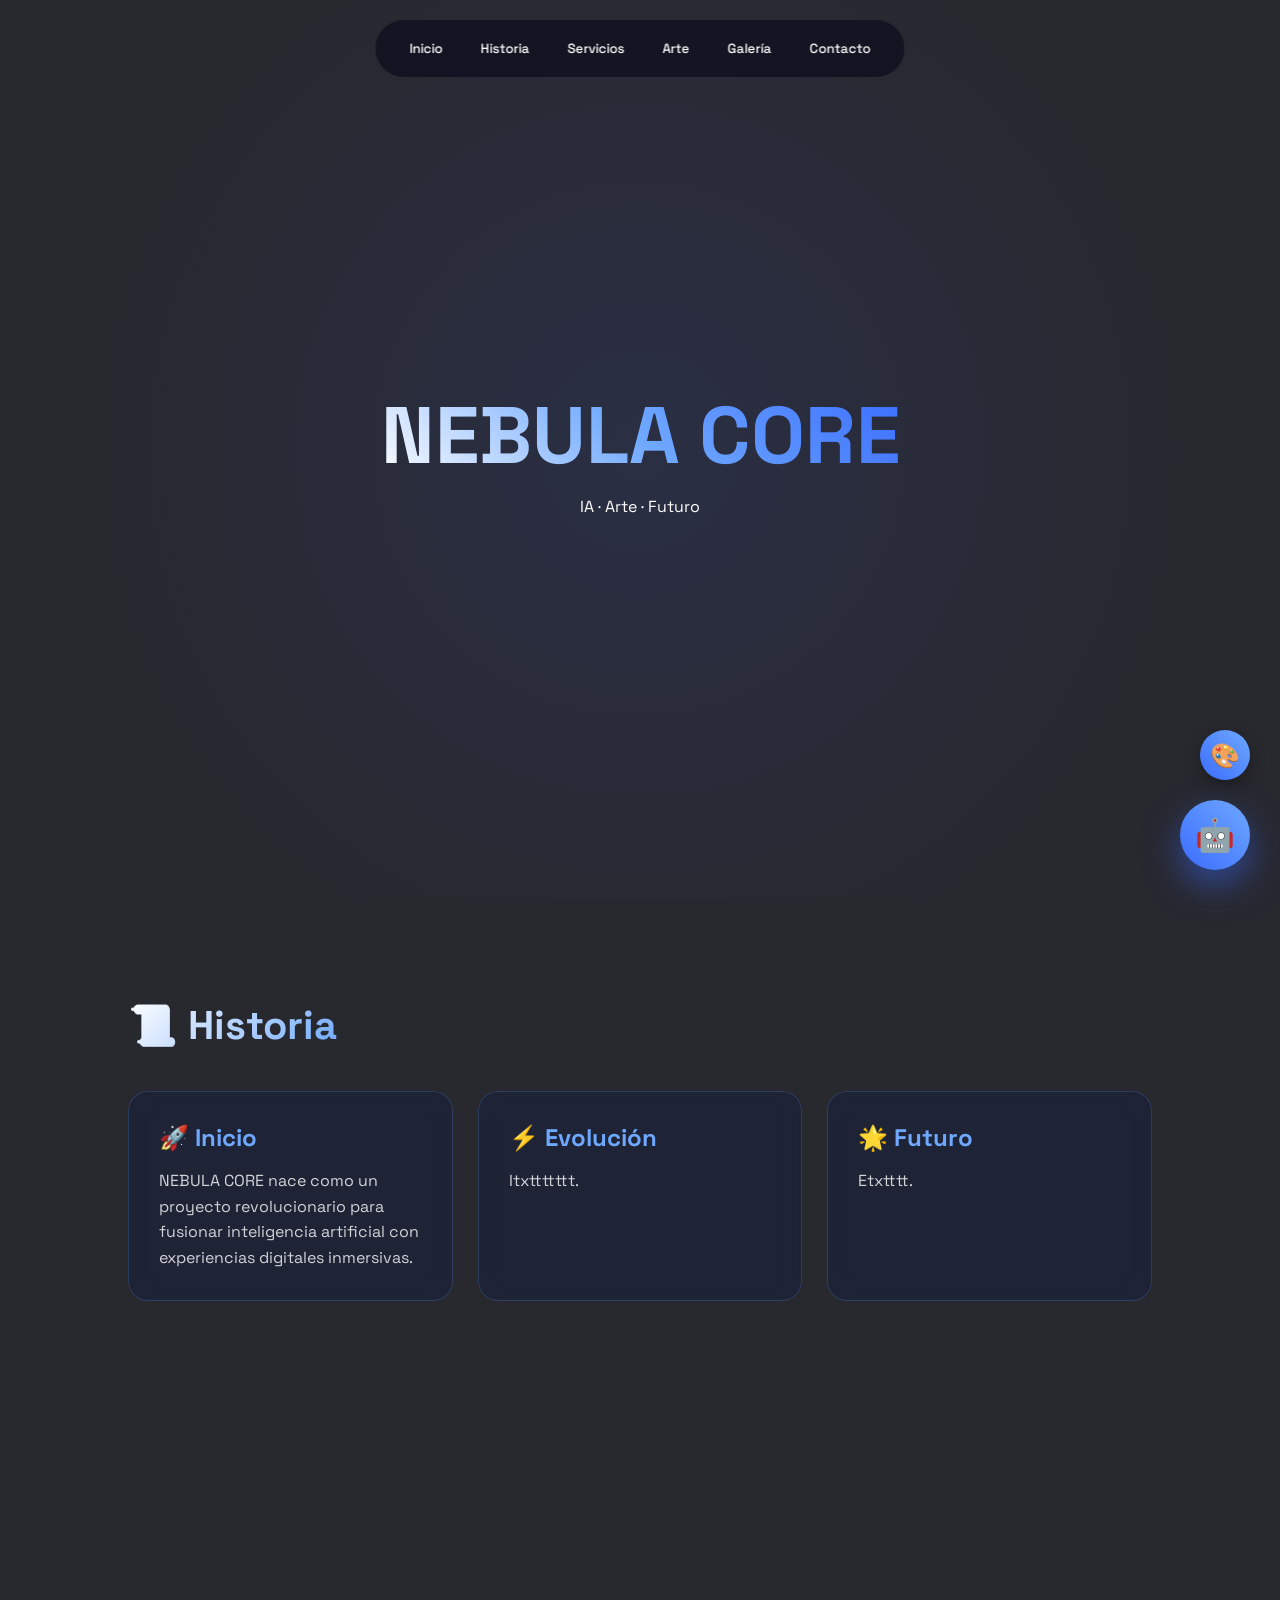
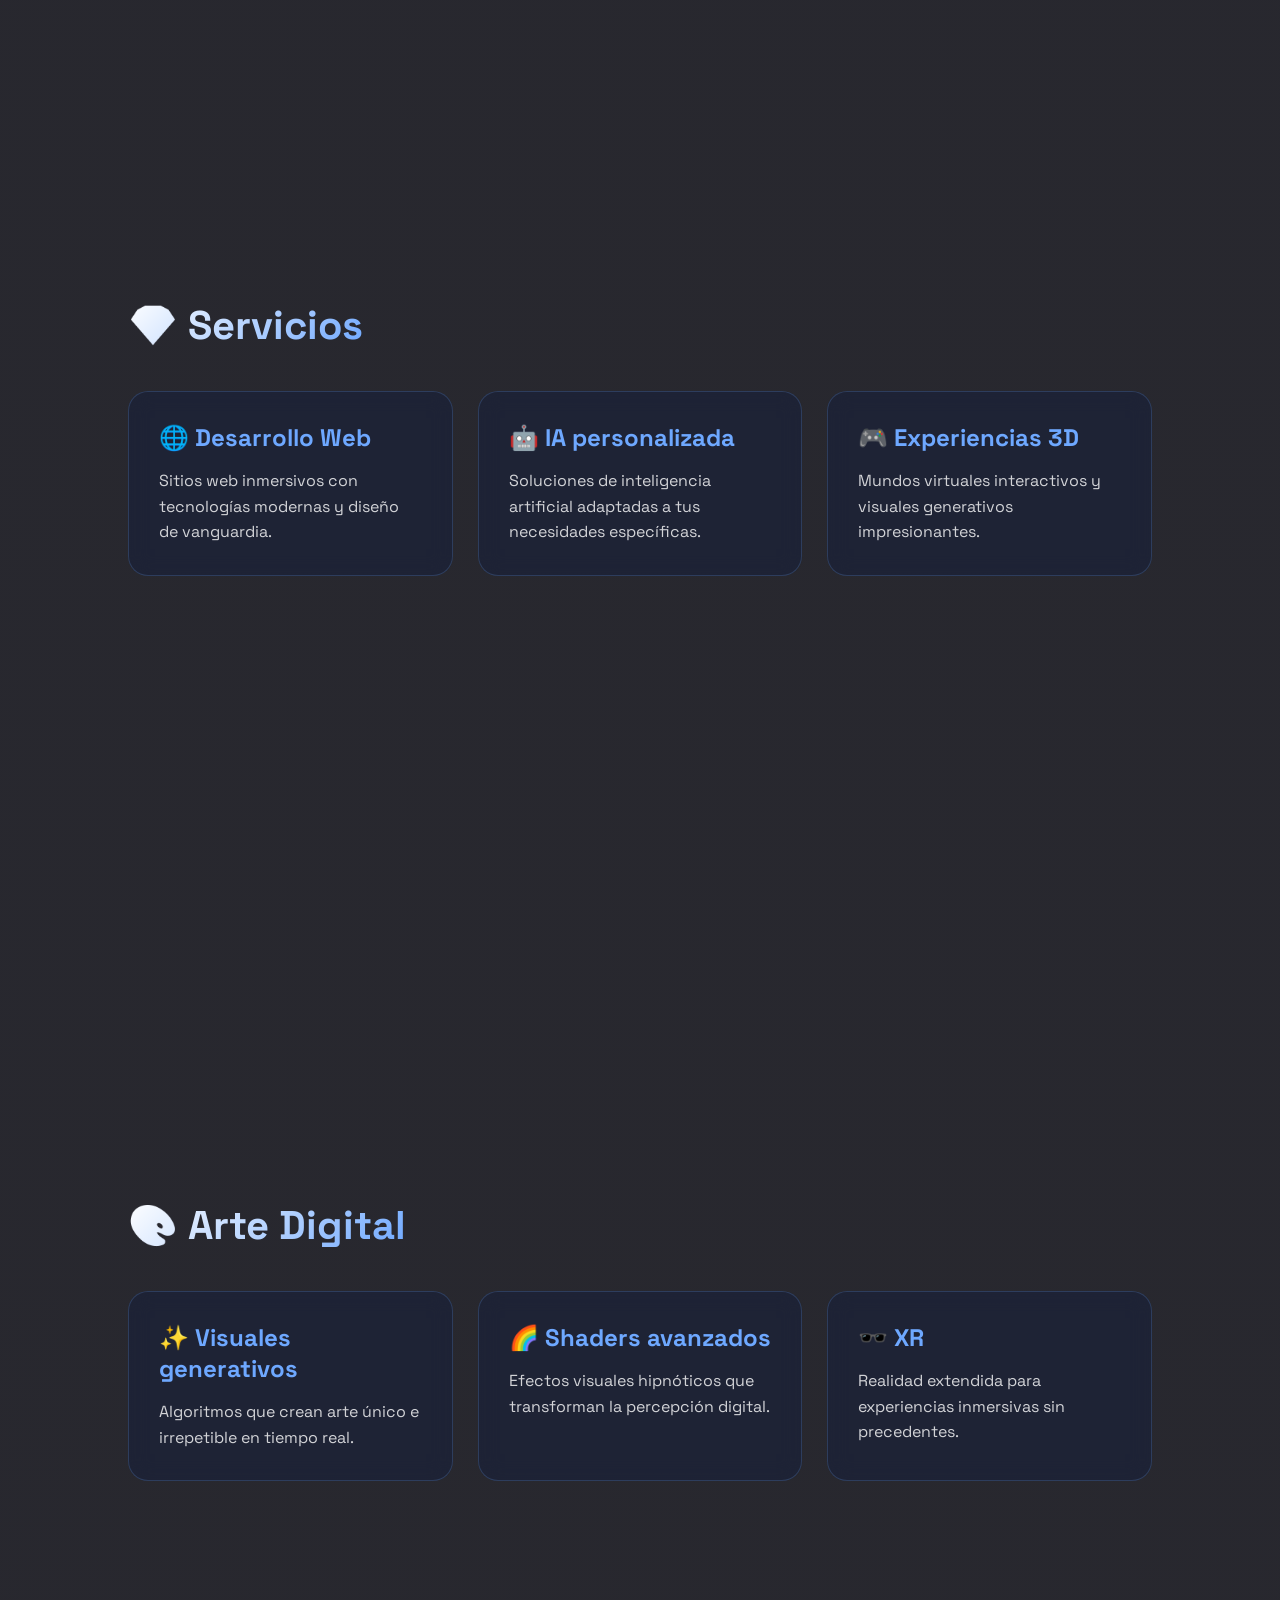
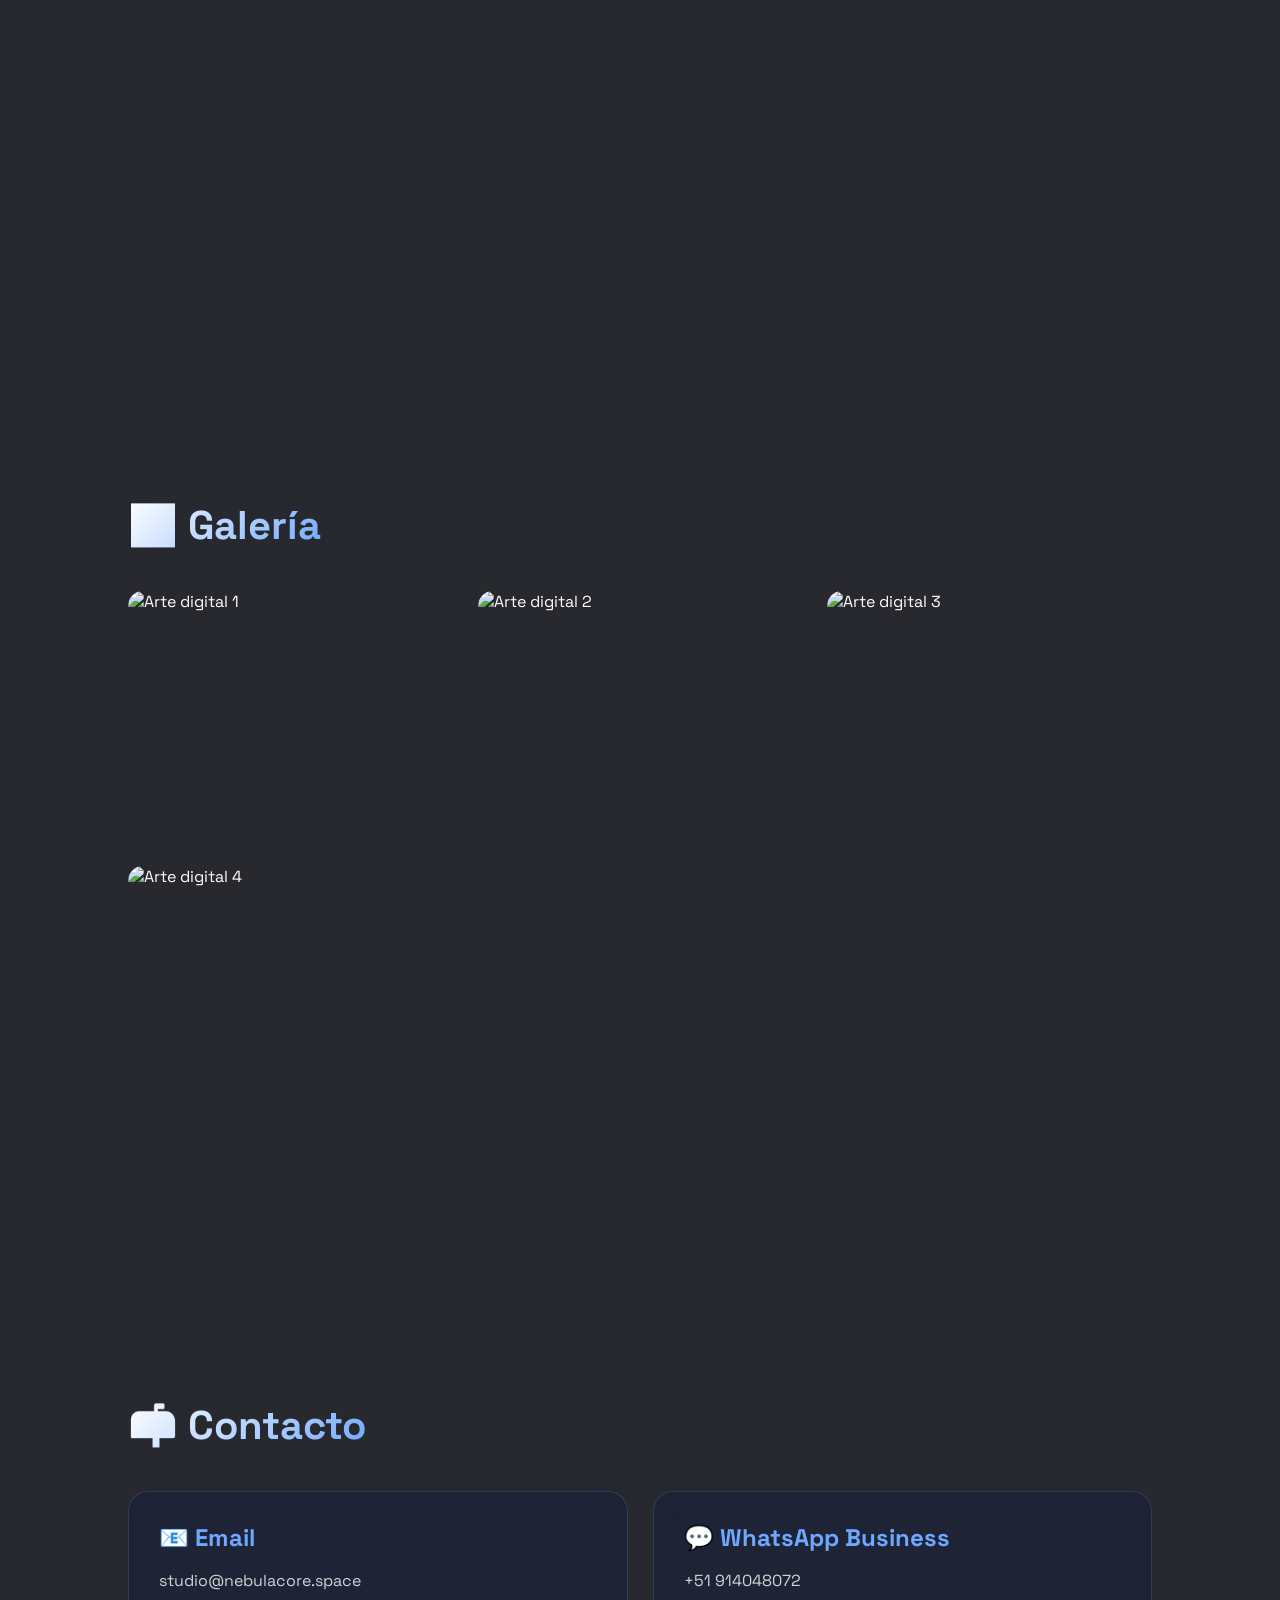
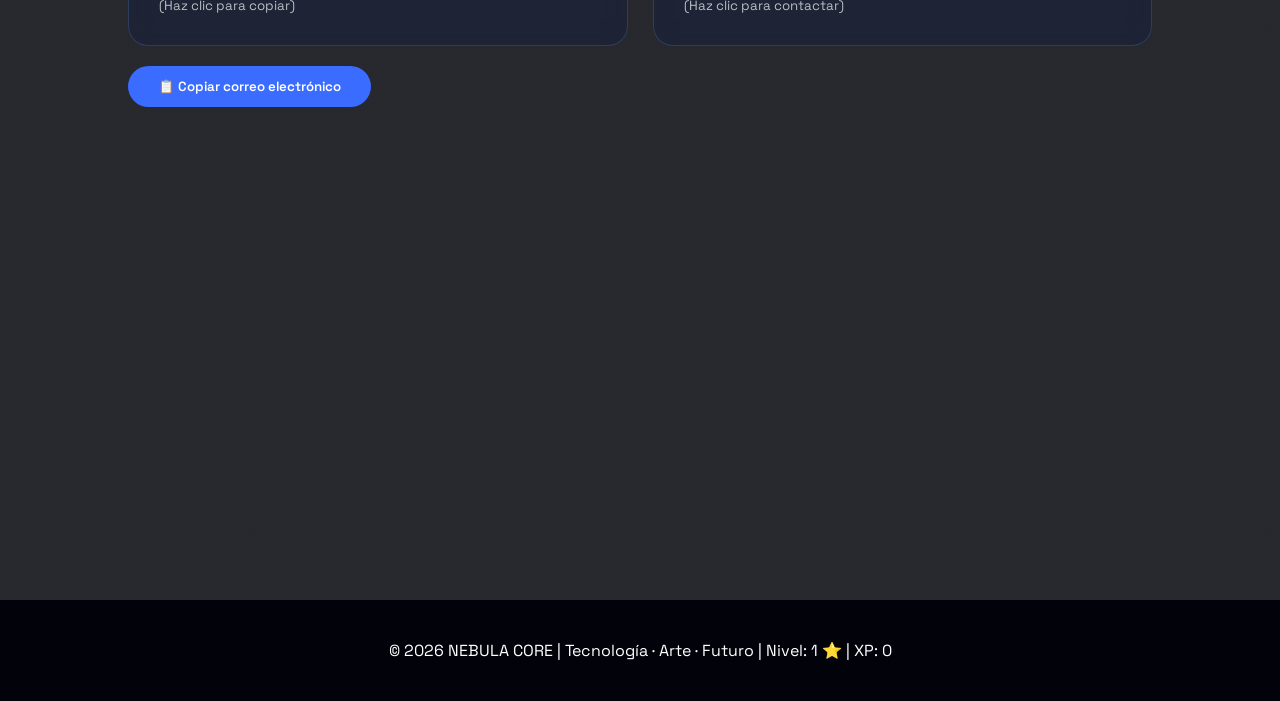
==== commit de11babc: "Update print statement from 'Hello' to 'Goodbye'" ====
--- a/index.html
+++ b/index.html
@@ -630,11 +630,11 @@
 </div>
 <div class="card">
 <h3>⚡ Evolución</h3>
-<p>Integramos tecnologías de última generación: WebGL, animaciones 3D y sistemas interactivos avanzados.</p>
+<p>Itxttttttt.</p>
 </div>
 <div class="card">
 <h3>🌟 Futuro</h3>
-<p>Exploramos la convergencia entre IA generativa y gráficos en tiempo real para crear universos digitales únicos.</p>
+<p>Etxtttt.</p>
 </div>
 </div>
 </section>
@@ -893,7 +893,7 @@
     if (document.getElementById("chatMessages").children.length === 0) {
       loadMemory();
       if (history.length === 0) {
-        addMessage("🌌 ¡Hola! Soy Nebula AI Pro, tu asistente inteligente. Puedes usar /help para ver comandos disponibles. ¿En qué puedo ayudarte hoy?", "ai");
+        addMessage("🌌 ¡Hola! Soy Nebula AI Pro ¿En qué puedo ayudarte hoy?", "ai");
       }
     }
   }
